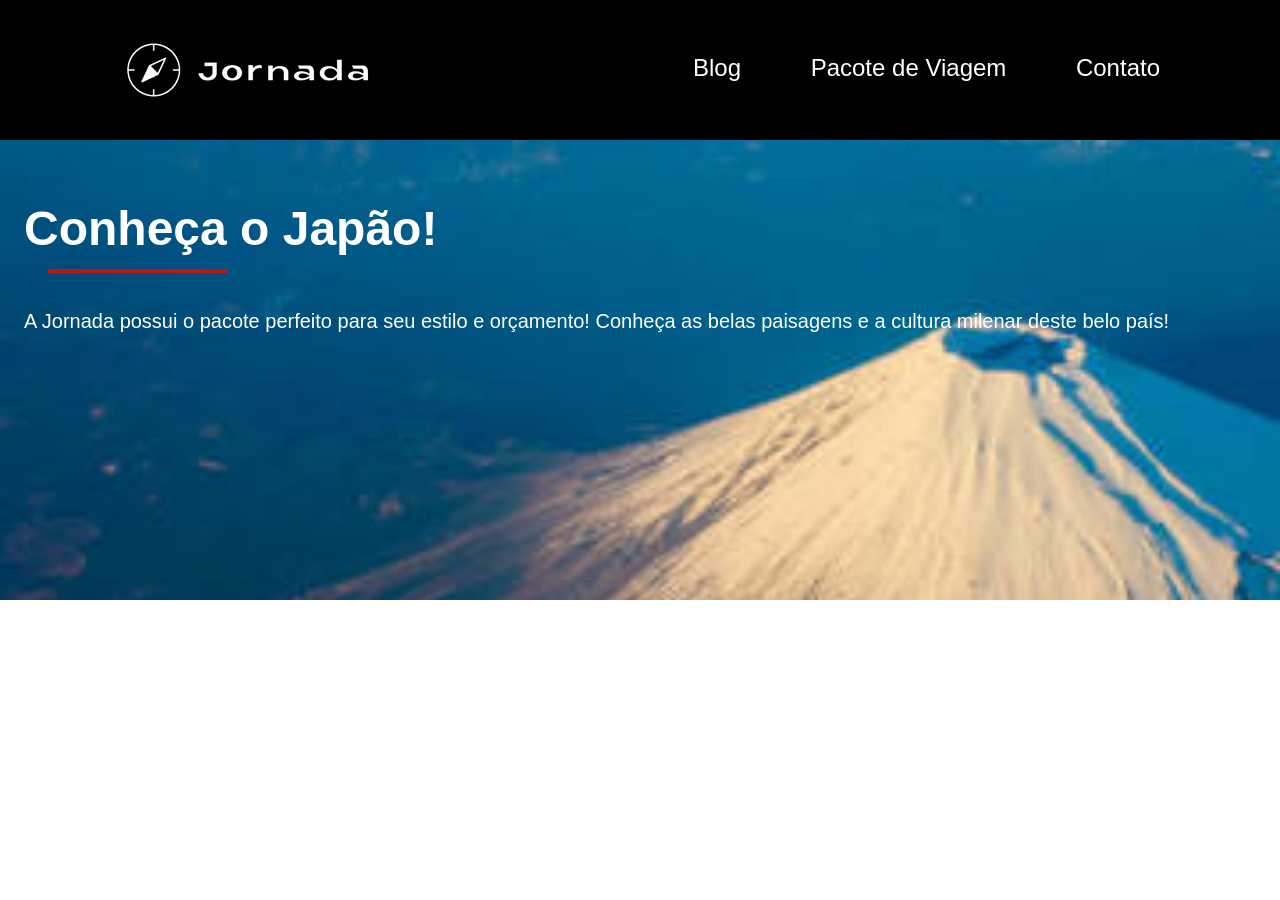
==== destiny.html @ 716f173a "Adiciona destiny-hero" ====
<!DOCTYPE html>
<html lang="pt-BR">
<head>
    <meta charset="UTF-8">
    <meta name="viewport" content="width=device-width, initial-scale=1.0">
    <meta name="description" content="A Jornada possui o pacote perfeito para seu estilo e orçamento!">
    <meta name="og:title" content="Pacotes de Viagens | Jornada Viagens">
    <meta name="og:description" content="A Jornada possui o pacote perfeito para seu estilo e orçamento!">
    <meta name="og:image" content="https://voitille.github.io/jornada-viagens/img/footer.png">
    <meta name="og:type" content="website">
    <meta name="og:url" content="https://voitille.github.io/jornada-viagens/destiny.html">
    <link rel="icon" href="img/favico.svg" type="image/svg+xml">
    <link rel="stylesheet" href="./css/style.css" />
    <title>Pacotes de Viagens | Jornada Viagens</title>
</head>
<body>
    <header class="main-header">
      <a class="logo" href="index.html" title="Voltar para a página inicial">
        <img
          class="img-mobile"
          src="img/bussola-jornada-branca.png"
          alt="Bussola do logo Jornada Viagens na cor branca"
        />
        <img
          class="img-desktop"
          src="img/bussola-texto-jornada-branca.png"
          alt="Logo Jornada Viagens na cor branca"
        />
      </a>
      <div class="navigation-menu">
        <label for="menu">
          <img src="img/menu.png" alt="menu" />
        </label>
        <input type="checkbox" id="menu" hidden />
        <nav>
          <ul class="list-links">
            <li>
              <a href="blog.html" targe="_blank" title="Acessar Blog">Blog</a>
            </li>
            <li>
              <a
                href="destiny.html"
                targe="_blank"
                title="Acessar pacote de viagem"
                >Pacote de Viagem
              </a>
            </li>
            <li>
              <a href="contato.html" targe="_blank" title="Acessar contato"
                >Contato</a
              >
            </li>
          </ul>
        </nav>
      </div>
    </header>
    <section class="destiny-hero">
        <div class="hero-img">
        <div class="destiny-text-content">
        <h1>Conheça o Japão!</h1>
        <hr />
        <h2>
        A Jornada possui o pacote perfeito para seu estilo e orçamento! Conheça as belas paisagens e a  cultura milenar deste belo país!
        </h2>
        </div>
        </div>
    </section>
</body>
</html>
---- css/style.css ----
@import url("global.css");
@import url("header.css");
@import url("hero.css");
@import url("offers.css");
@import url("categories.css");
@import url("destinations.css");
@import url("payments.css");
@import url("testimonials.css");
@import url("footer.css");
@import url(destiny-hero.css);
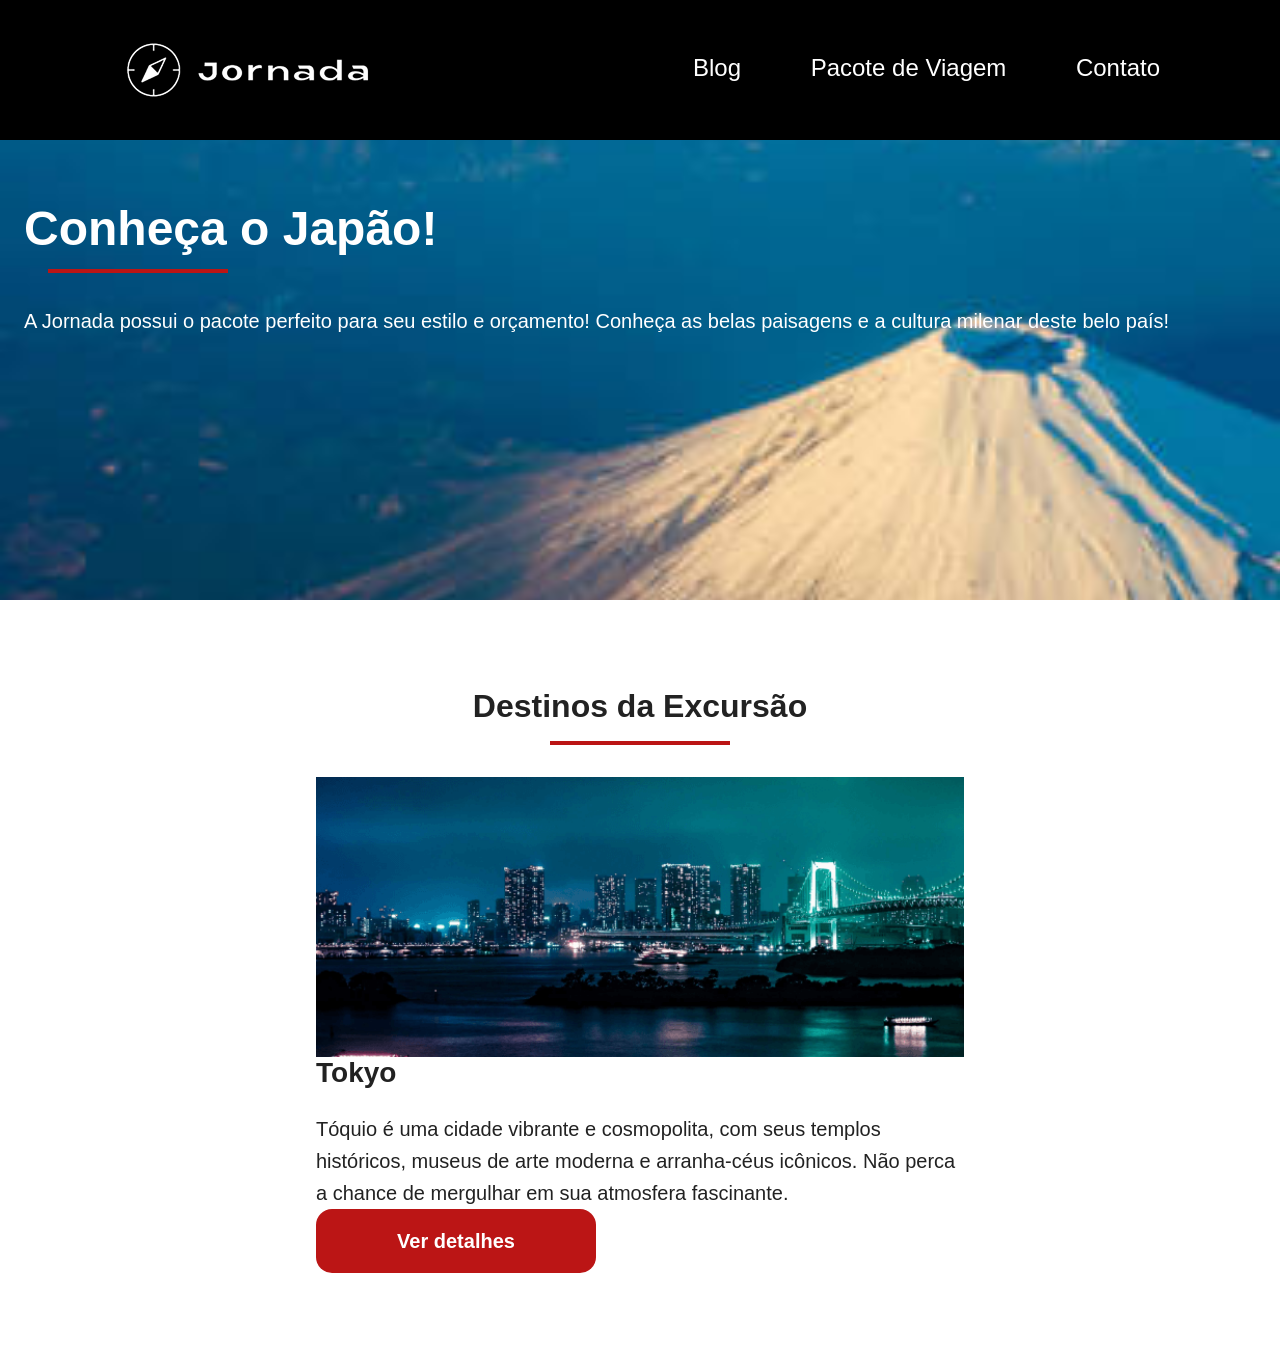
==== commit 11183597: "Adiciona trip destinations" ====
--- a/destiny.html
+++ b/destiny.html
@@ -65,5 +65,33 @@
         </div>
         </div>
     </section>
+    <section class="trip-destinations">
+      <div class="section-title">
+        <h2>Destinos da Excursão</h2>
+        <hr />
+      </div>
+      <div class="trip-items">
+        <article class="item tokyo">
+          <header>
+            <div class="img-item"></div>
+            <h3 class="content-title">Tokyo</h3>
+          </header>
+          <p class="content-text">
+            Tóquio é uma cidade vibrante e cosmopolita, com seus templos
+            históricos, museus de arte moderna e arranha-céus icônicos. Não
+            perca a chance de mergulhar em sua atmosfera fascinante.
+          </p>
+          <footer>
+            <a
+              href="#"
+              class="button"
+              target="_blank"
+              title="Veja mais detalhes do destino Tokyo"
+              >Ver detalhes</a
+            >
+          </footer>
+        </article>
+      </div>
+    </section>
 </body>
 </html>
--- a/css/style.css
+++ b/css/style.css
@@ -7,4 +7,5 @@
 @import url("payments.css");
 @import url("testimonials.css");
 @import url("footer.css");
-@import url(destiny-hero.css);+@import url(destiny-hero.css);
+@import url(destiny-trips.css);
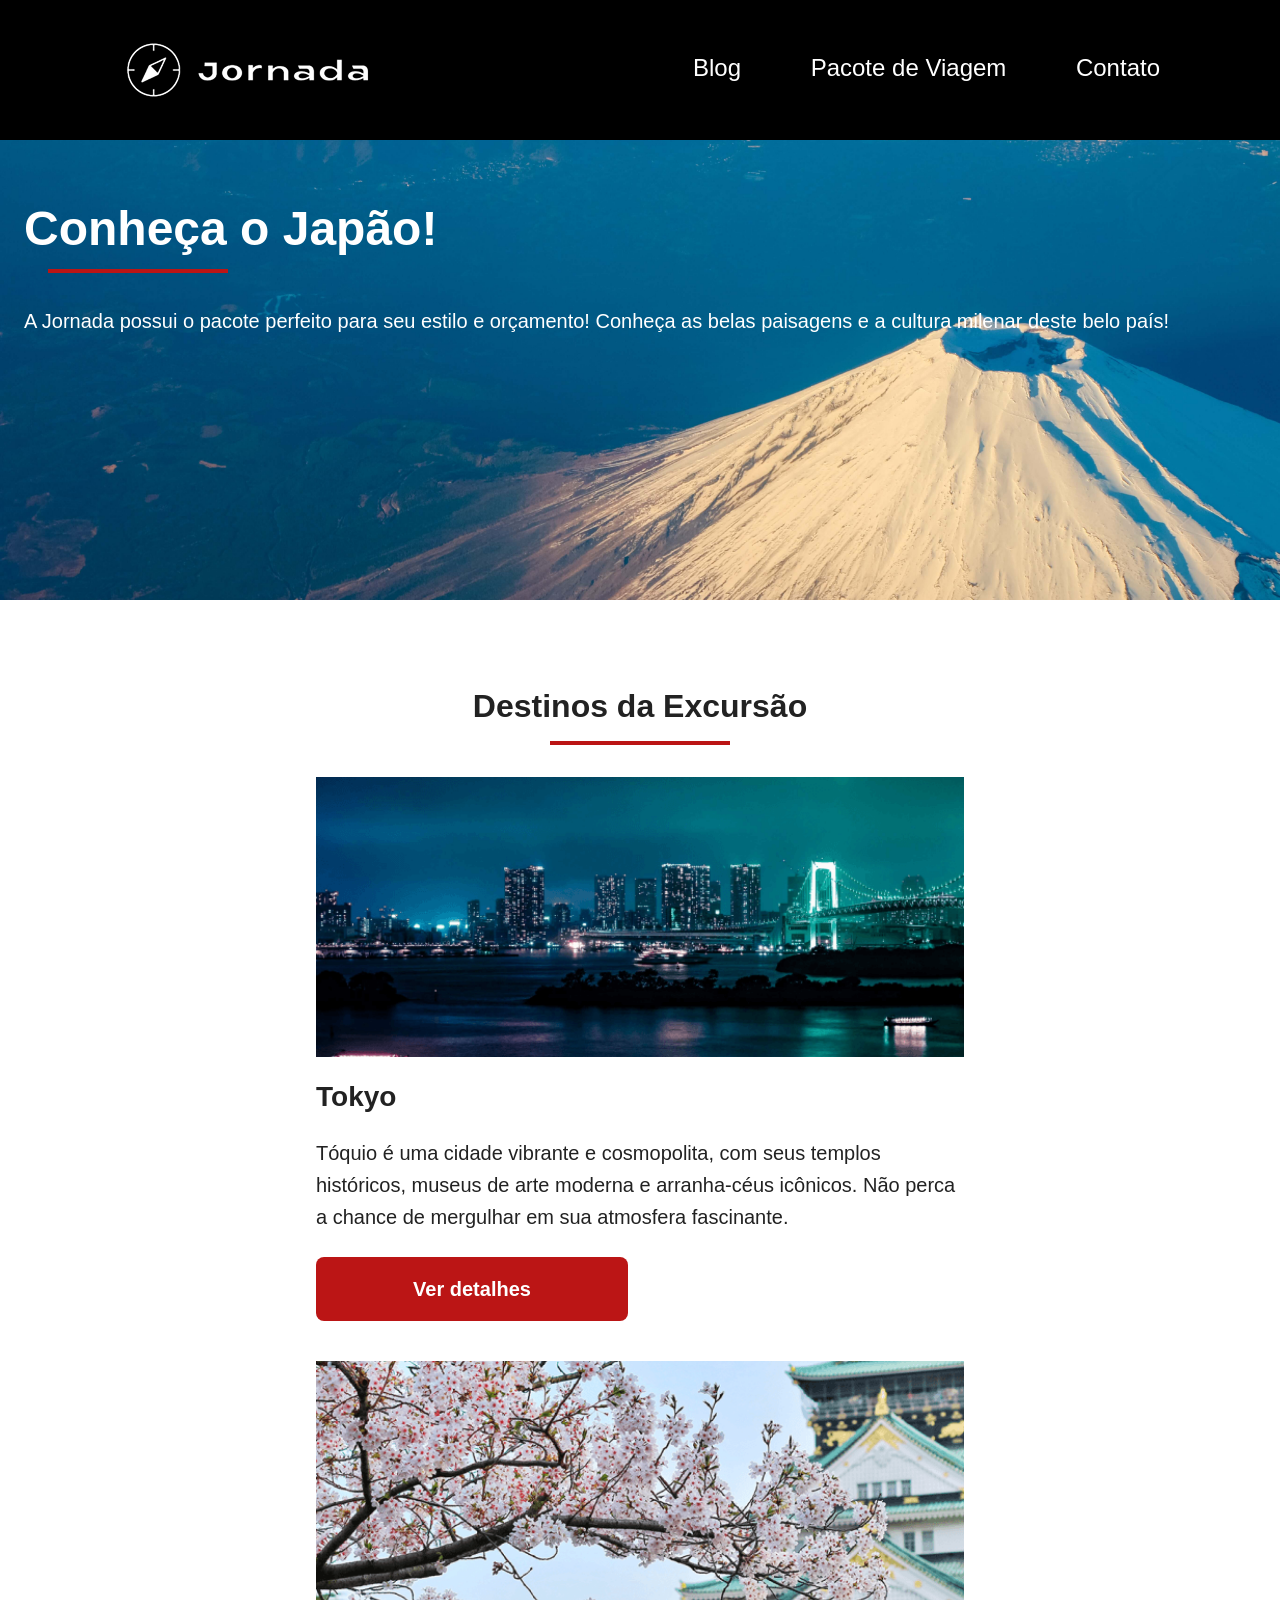
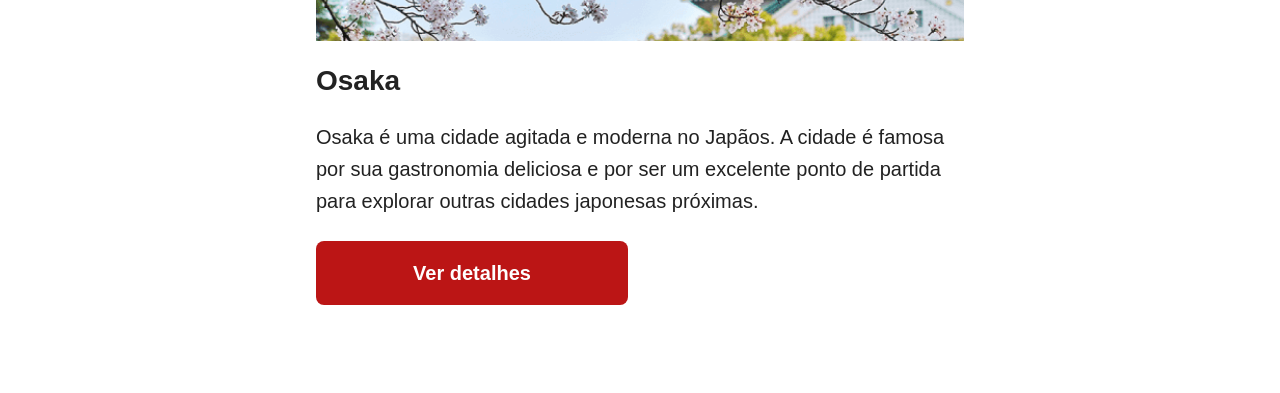
==== commit 4ef02b2f: "Complementa destinos da excursão" ====
--- a/destiny.html
+++ b/destiny.html
@@ -92,6 +92,26 @@
           </footer>
         </article>
       </div>
+      <div class="trip-items">
+        <article class="item osaka">
+          <header>
+            <div class="img-item"></div>
+            <h3 class="content-title">Osaka</h3>
+          </header>
+          <p class="content-text">
+            Osaka é uma cidade agitada e moderna no Japãos. A cidade é famosa por sua gastronomia deliciosa e por ser um excelente ponto de partida para explorar outras cidades japonesas próximas.
+          </p>
+          <footer>
+            <a
+              href="#"
+              class="button"
+              target="_blank"
+              title="Veja mais detalhes do destino Tokyo"
+              >Ver detalhes</a
+            >
+          </footer>
+        </article>
+      </div>
     </section>
 </body>
 </html>
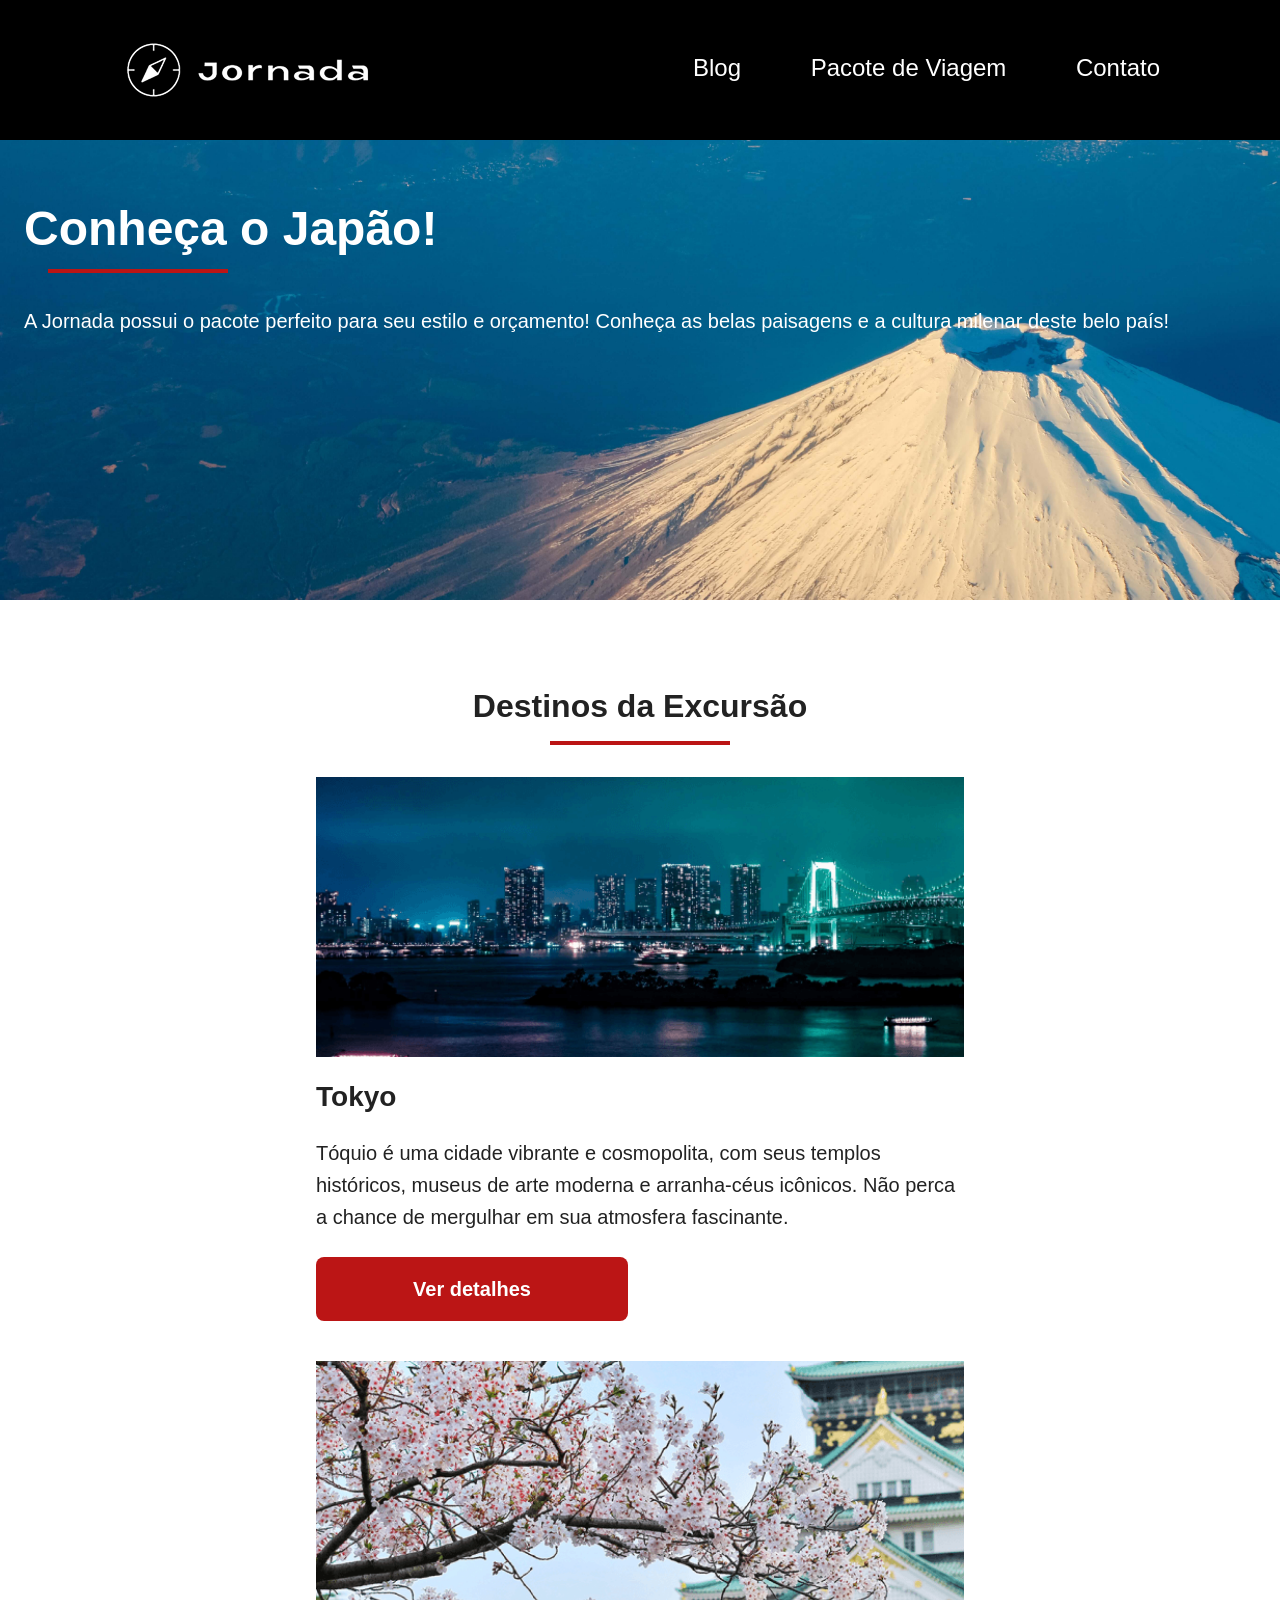
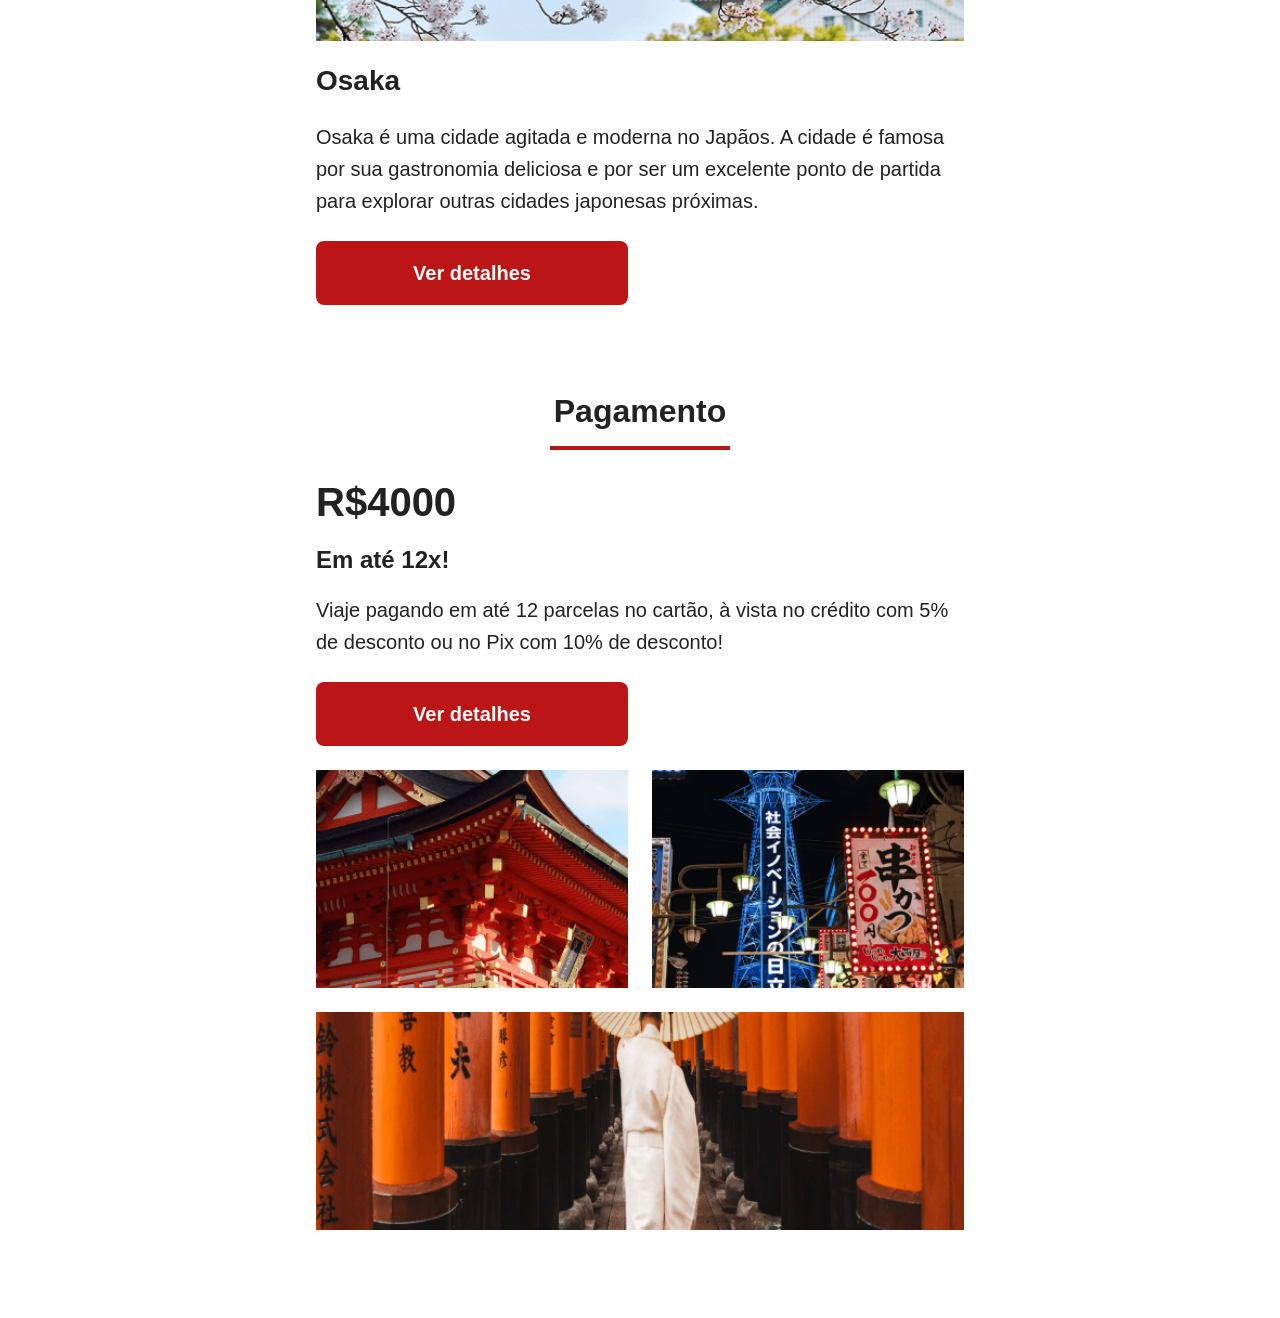
==== commit 56a602c3: "Adiciona destiny-payments" ====
--- a/destiny.html
+++ b/destiny.html
@@ -113,5 +113,34 @@
         </article>
       </div>
     </section>
+    <section class="destiny-payments">
+      <div class="section-title">
+        <h2>Pagamento</h2>
+        <hr />
+      </div>
+      <div class="content-container">
+        <div class="text-content">
+          <h1 class="content-title">R$4000</h1>
+          <h2>Em até 12x!</h2>
+          <p class="content-text">
+            Viaje pagando em até 12 parcelas no cartão, à vista no crédito com 5% de desconto ou no Pix com 10% de desconto!
+          </p>
+          <footer>
+            <a
+              href="#"
+              class="button"
+              target="_blank"
+              title="Veja mais detalhes do destino Tokyo"
+              >Ver detalhes</a
+            >
+          </footer>
+        </div>
+        <div class="image-destiny-gallery">
+          <div class="image first"></div>
+          <div class="image second"></div>
+          <div class="image third colspan-2"></div>
+        </div>
+      </div>
+    </section>
 </body>
 </html>
--- a/css/style.css
+++ b/css/style.css
@@ -8,4 +8,5 @@
 @import url("testimonials.css");
 @import url("footer.css");
 @import url(destiny-hero.css);
-@import url(destiny-trips.css);+@import url(destiny-trips.css);
+@import url(destiny-payments.css);
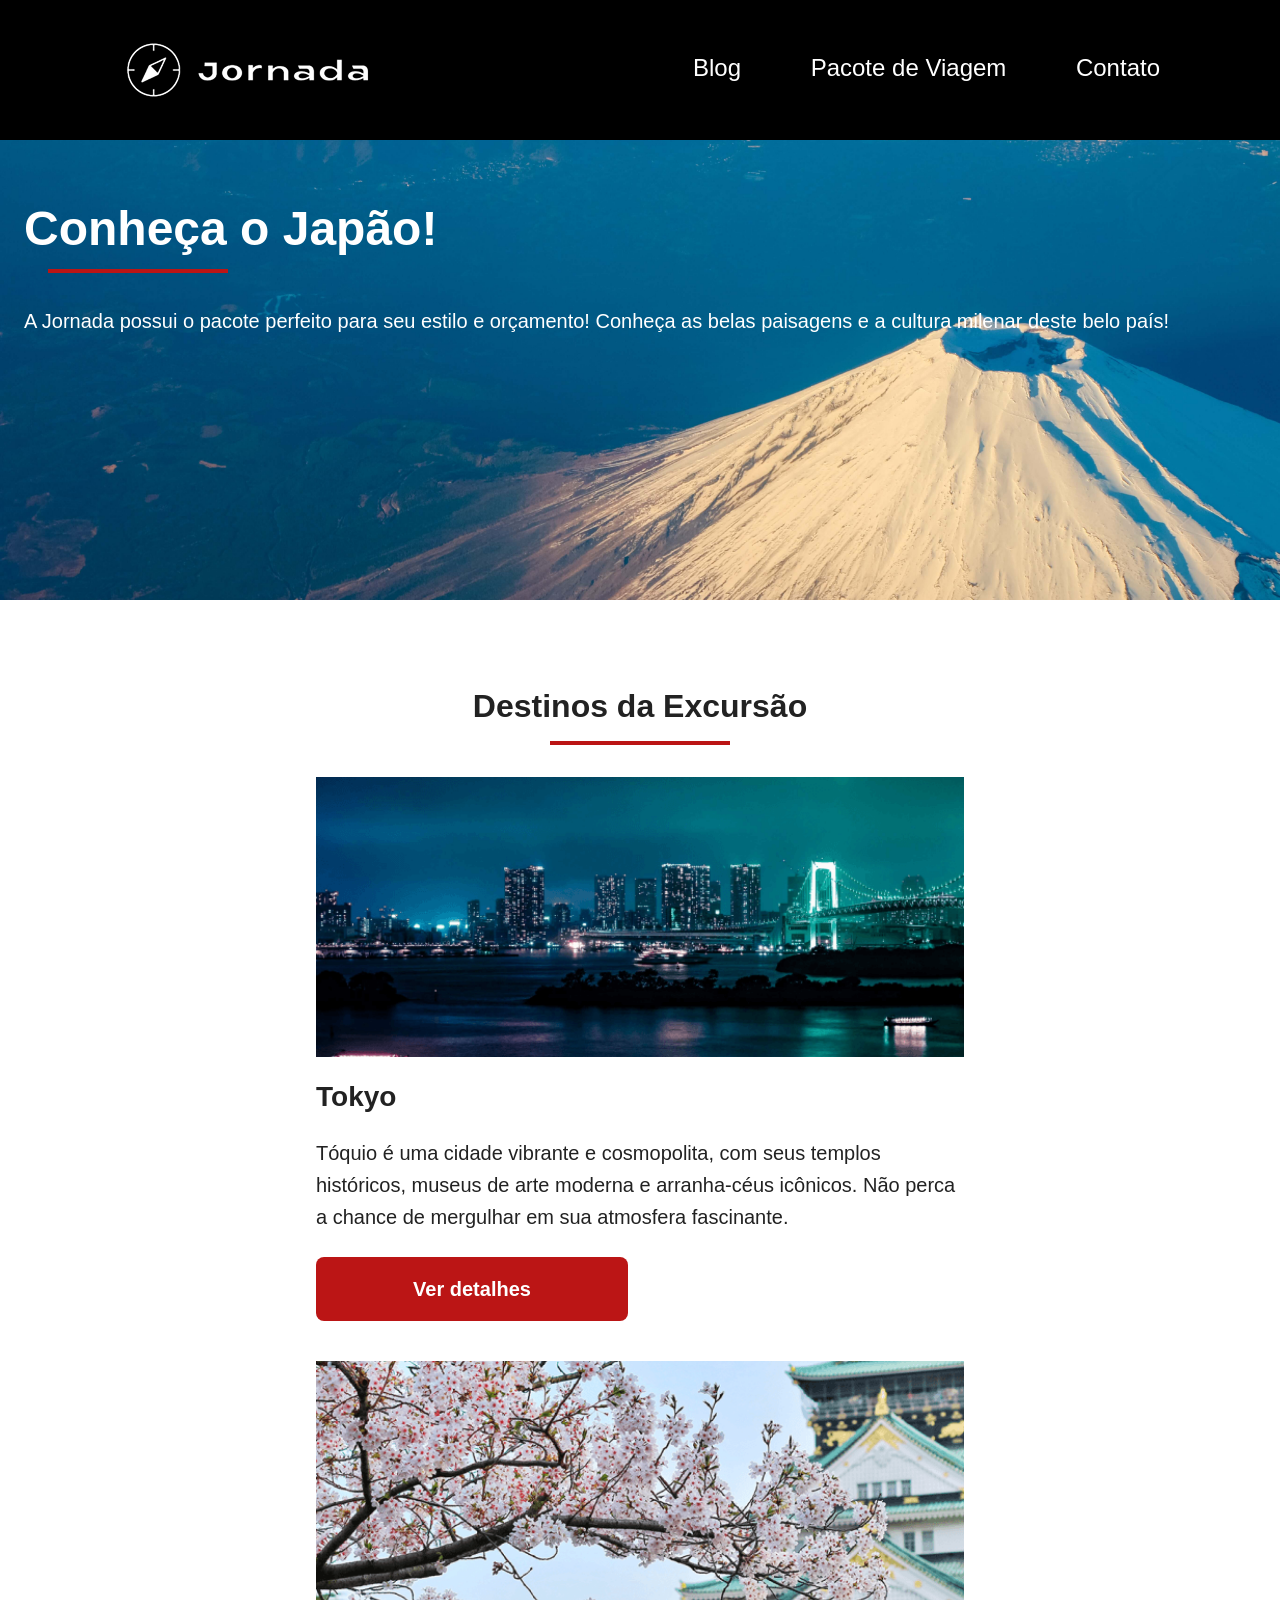
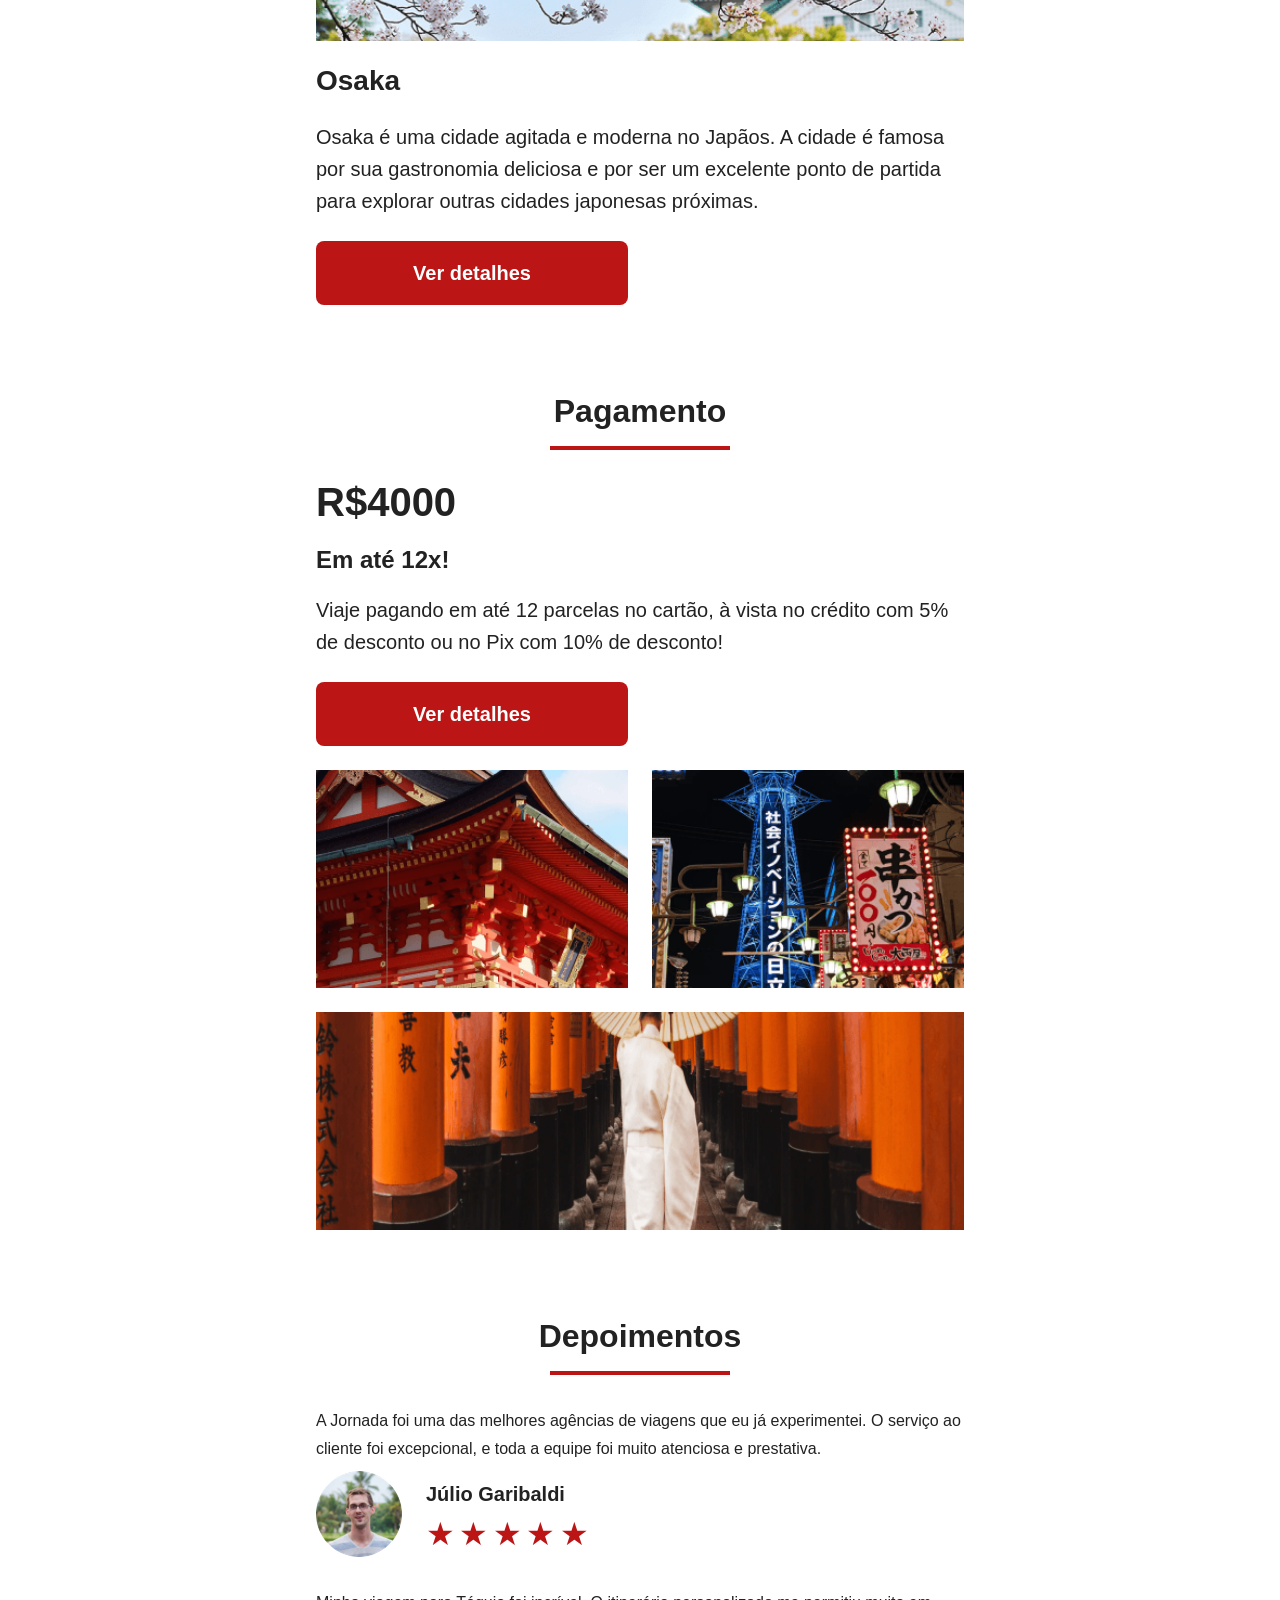
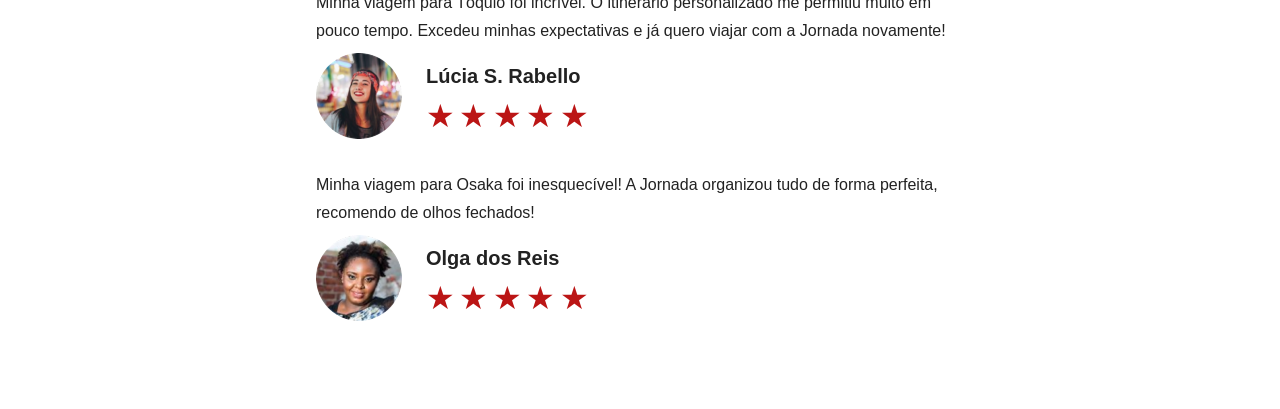
==== commit 2c6cd391: "Adiciona destiny-testimonials" ====
--- a/destiny.html
+++ b/destiny.html
@@ -142,5 +142,71 @@
         </div>
       </div>
     </section>
+     <section class="destiny-testimonials">
+      <div class="section-title">
+        <h2>Depoimentos</h2>
+        <hr />
+      </div>
+      <div class="testimonials-container">
+        <article>
+          <header>
+            <p>A Jornada foi uma das melhores agências de viagens que eu já experimentei. O serviço ao cliente foi excepcional, e toda a equipe foi muito atenciosa e prestativa.</p>
+          </header>
+          <footer>
+            <img 
+            src="img/destiny-img/avatar-julio.png" 
+            alt="imagem de perfil da cliente Júlio Garibaldi" />
+            <div class="profile-content">
+              <h3>Júlio Garibaldi</h3>
+              <div class="rating">
+                <span class="star">★</span>
+                <span class="star">★</span>
+                <span class="star">★</span>
+                <span class="star">★</span>
+                <span class="star">★</span>
+              </div>
+            </div>
+          </footer>
+        </article>
+        <article>
+          <header>
+            <p>Minha viagem para Tóquio foi incrível. O itinerário personalizado me permitiu muito em pouco tempo. Excedeu minhas expectativas e já quero viajar com a Jornada novamente!</p>
+          </header>
+          <footer>
+            <img 
+            src="img/destiny-img/avatar-lucia.png" 
+            alt="imagem de perfil da cliente Lúcia S. Rabello" />
+            <div class="profile-content">
+              <h3>Lúcia S. Rabello</h3>
+              <div class="rating">
+                <span class="star">★</span>
+                <span class="star">★</span>
+                <span class="star">★</span>
+                <span class="star">★</span>
+                <span class="star">★</span>
+              </div>
+          </footer>
+        </article>
+        <article>
+          <header>
+            <p>Minha viagem para Osaka foi inesquecível! A Jornada organizou tudo de forma perfeita, recomendo de olhos fechados!</p>
+          </header>
+          <footer>
+            <img 
+            src="img/destiny-img/avatar-olga.png" 
+            alt="imagem de perfil da cliente Olga dos Reis" />
+            <div class="profile-content">
+              <h3>Olga dos Reis</h3>
+              <div class="rating">
+                <span class="star">★</span>
+                <span class="star">★</span>
+                <span class="star">★</span>
+                <span class="star">★</span>
+                <span class="star">★</span>
+              </div>
+          </footer>
+        </article>
+      </div>
+    </section>
 </body>
 </html>
--- a/css/style.css
+++ b/css/style.css
@@ -9,4 +9,5 @@
 @import url("footer.css");
 @import url(destiny-hero.css);
 @import url(destiny-trips.css);
-@import url(destiny-payments.css);+@import url(destiny-payments.css);
+@import url(destiny-testimonials.css);
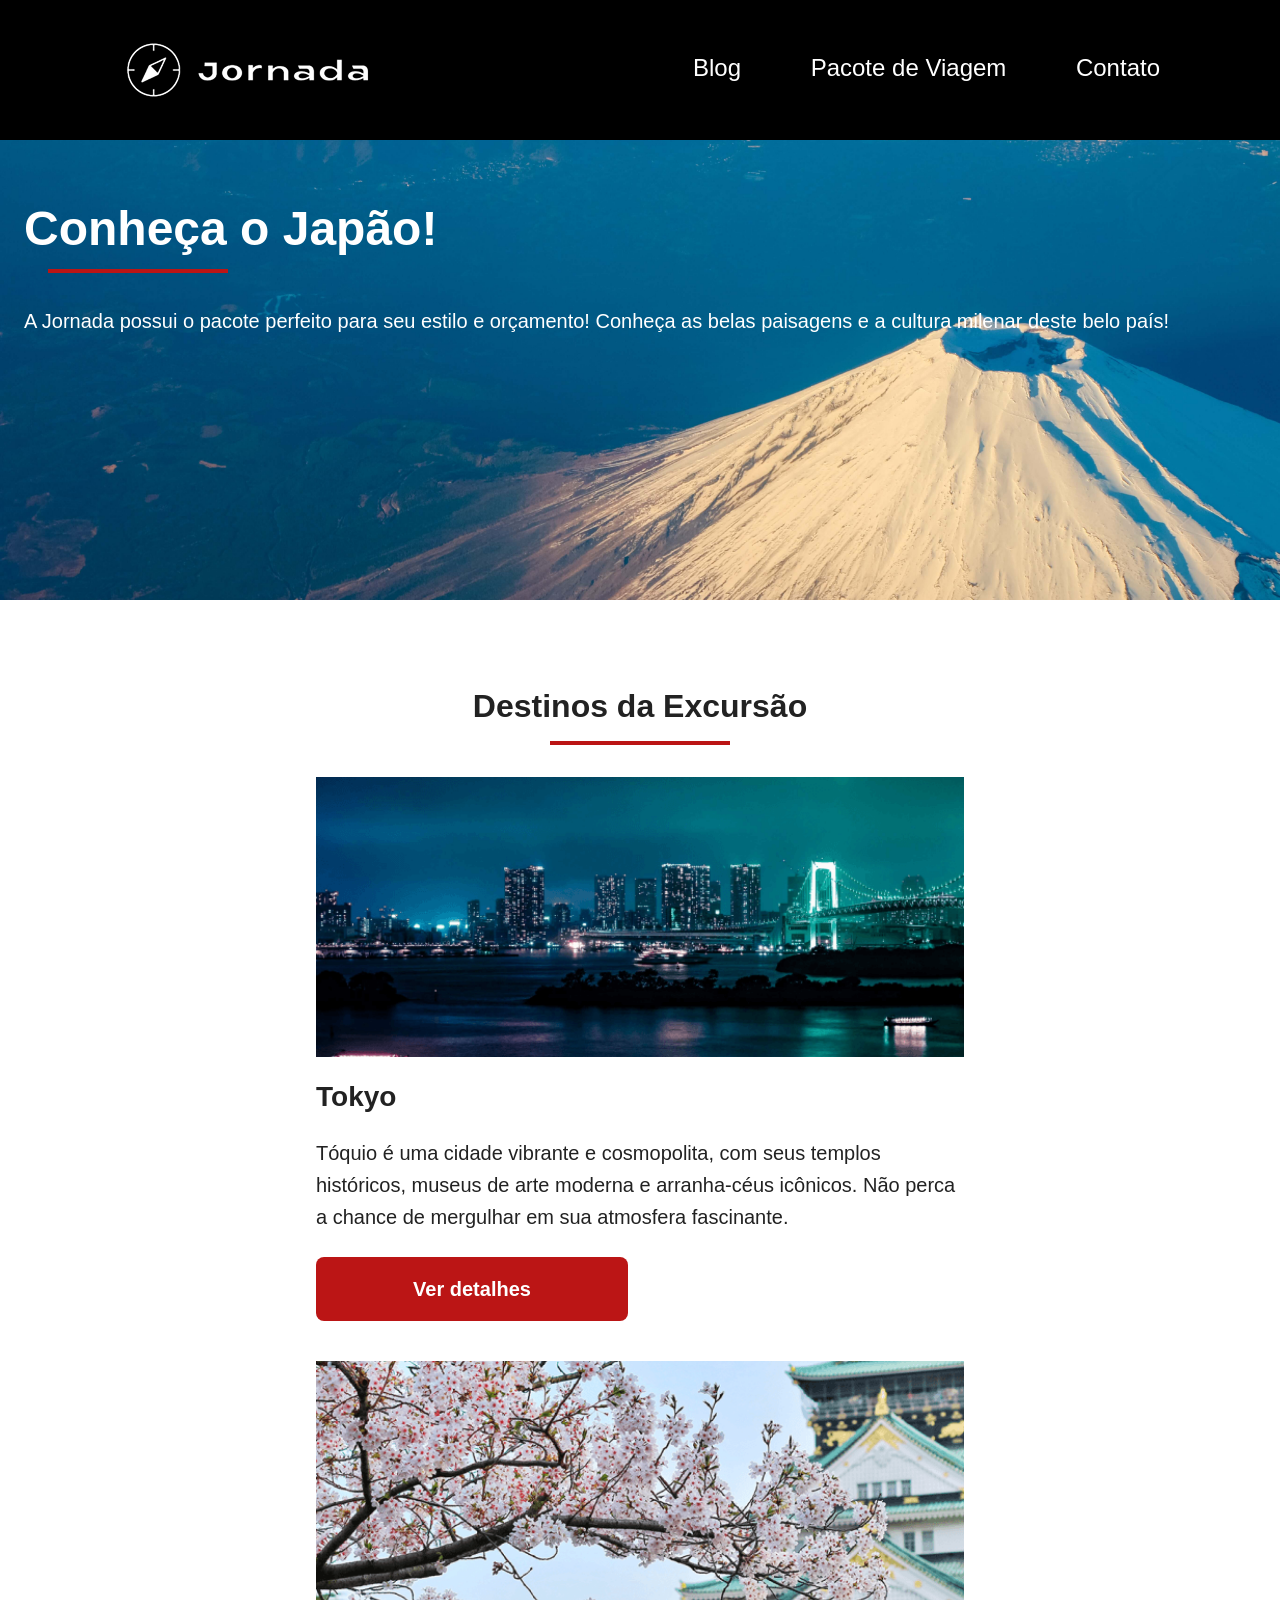
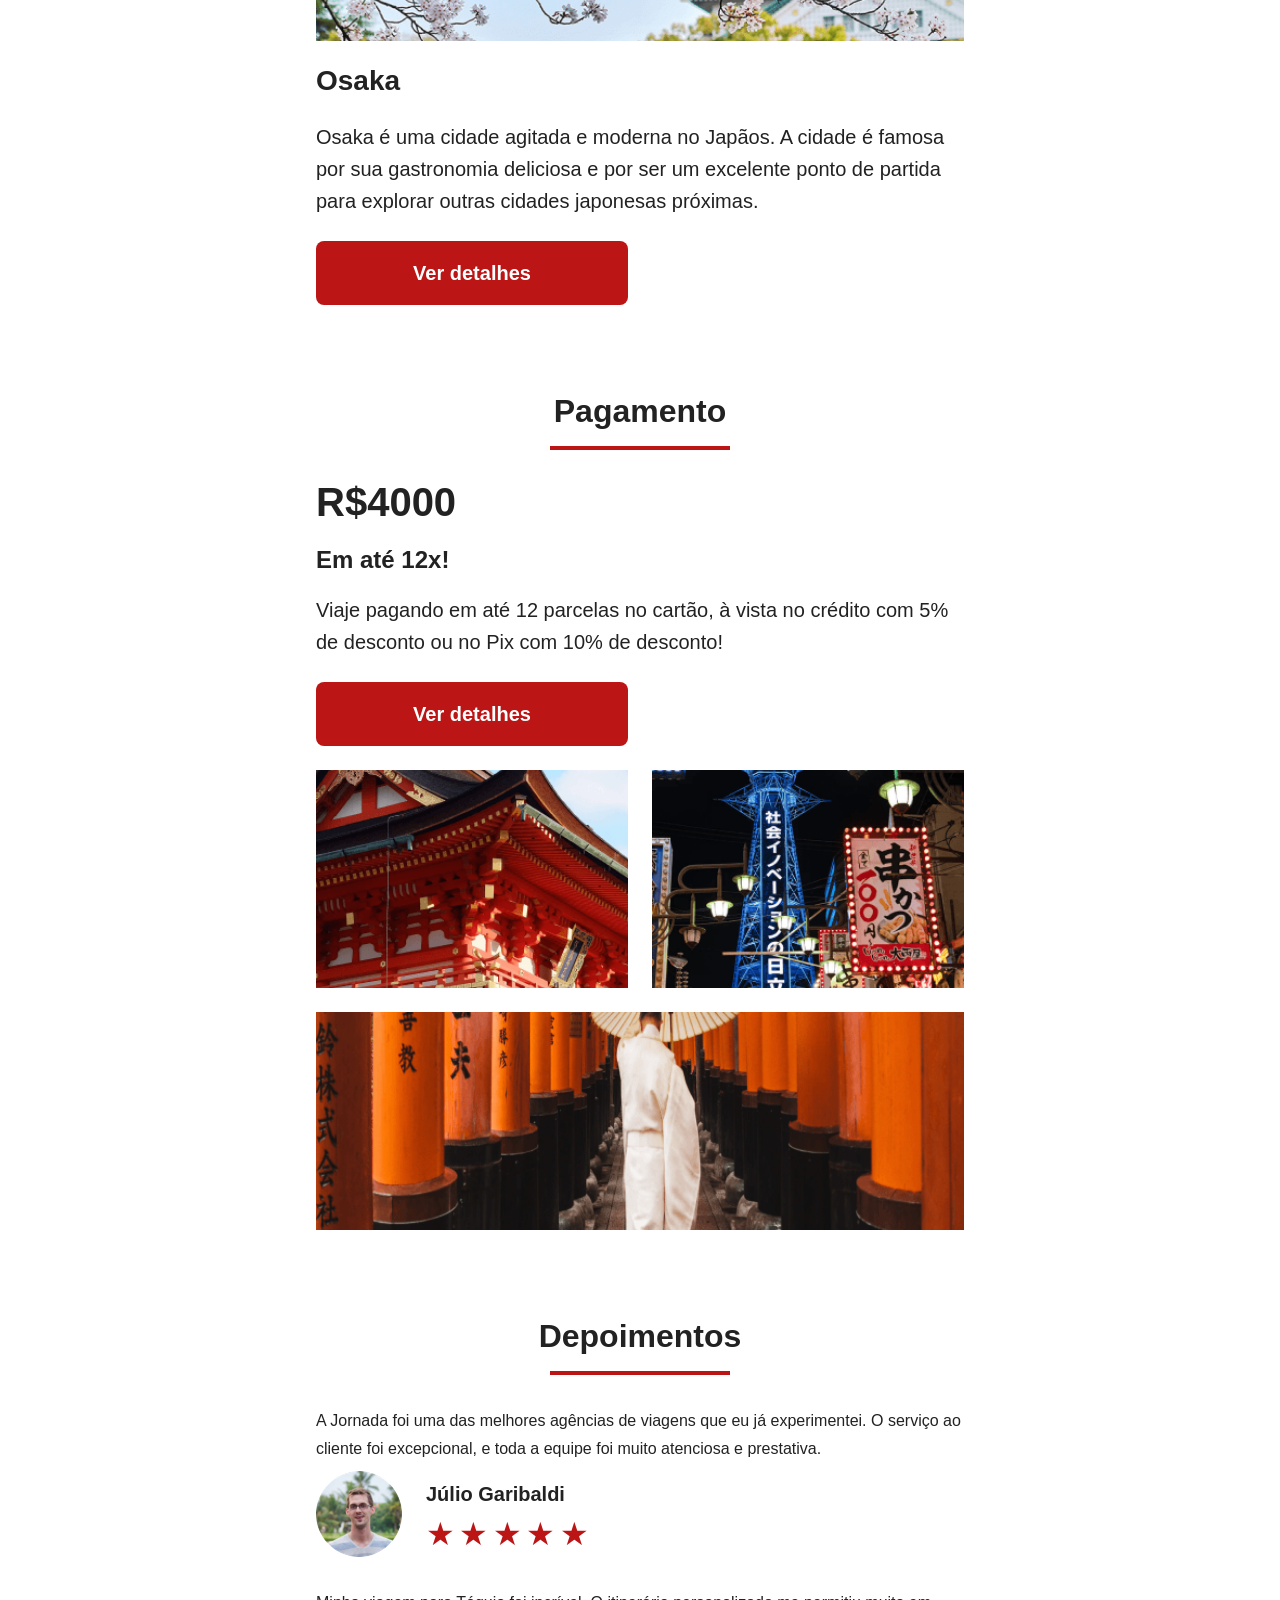
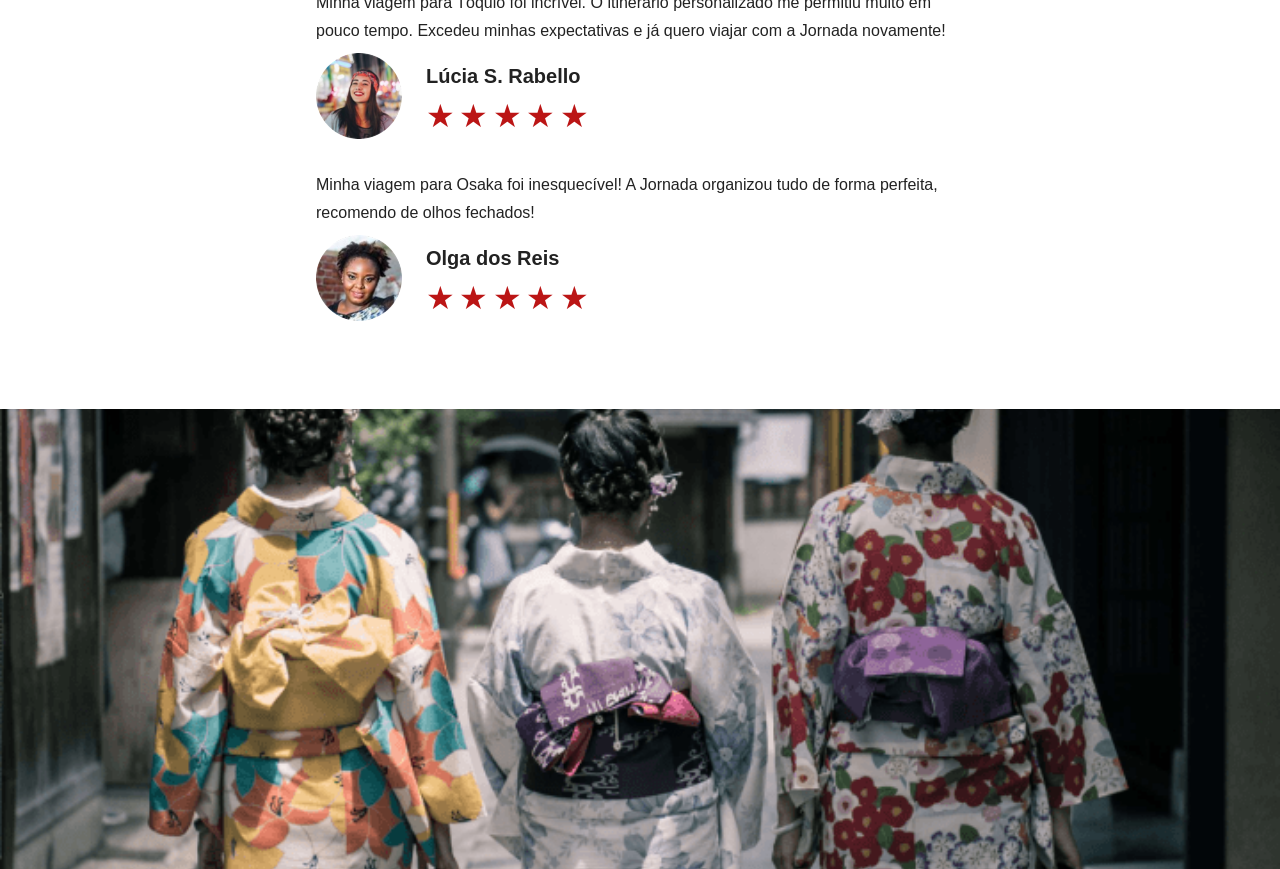
==== commit de57bb88: "Adiciona bottom-destiny-hero" ====
--- a/destiny.html
+++ b/destiny.html
@@ -208,5 +208,8 @@
         </article>
       </div>
     </section>
+    <section class="bottom-destiny-hero">
+      <div class="hero-img"></div>
+    </section>
 </body>
 </html>
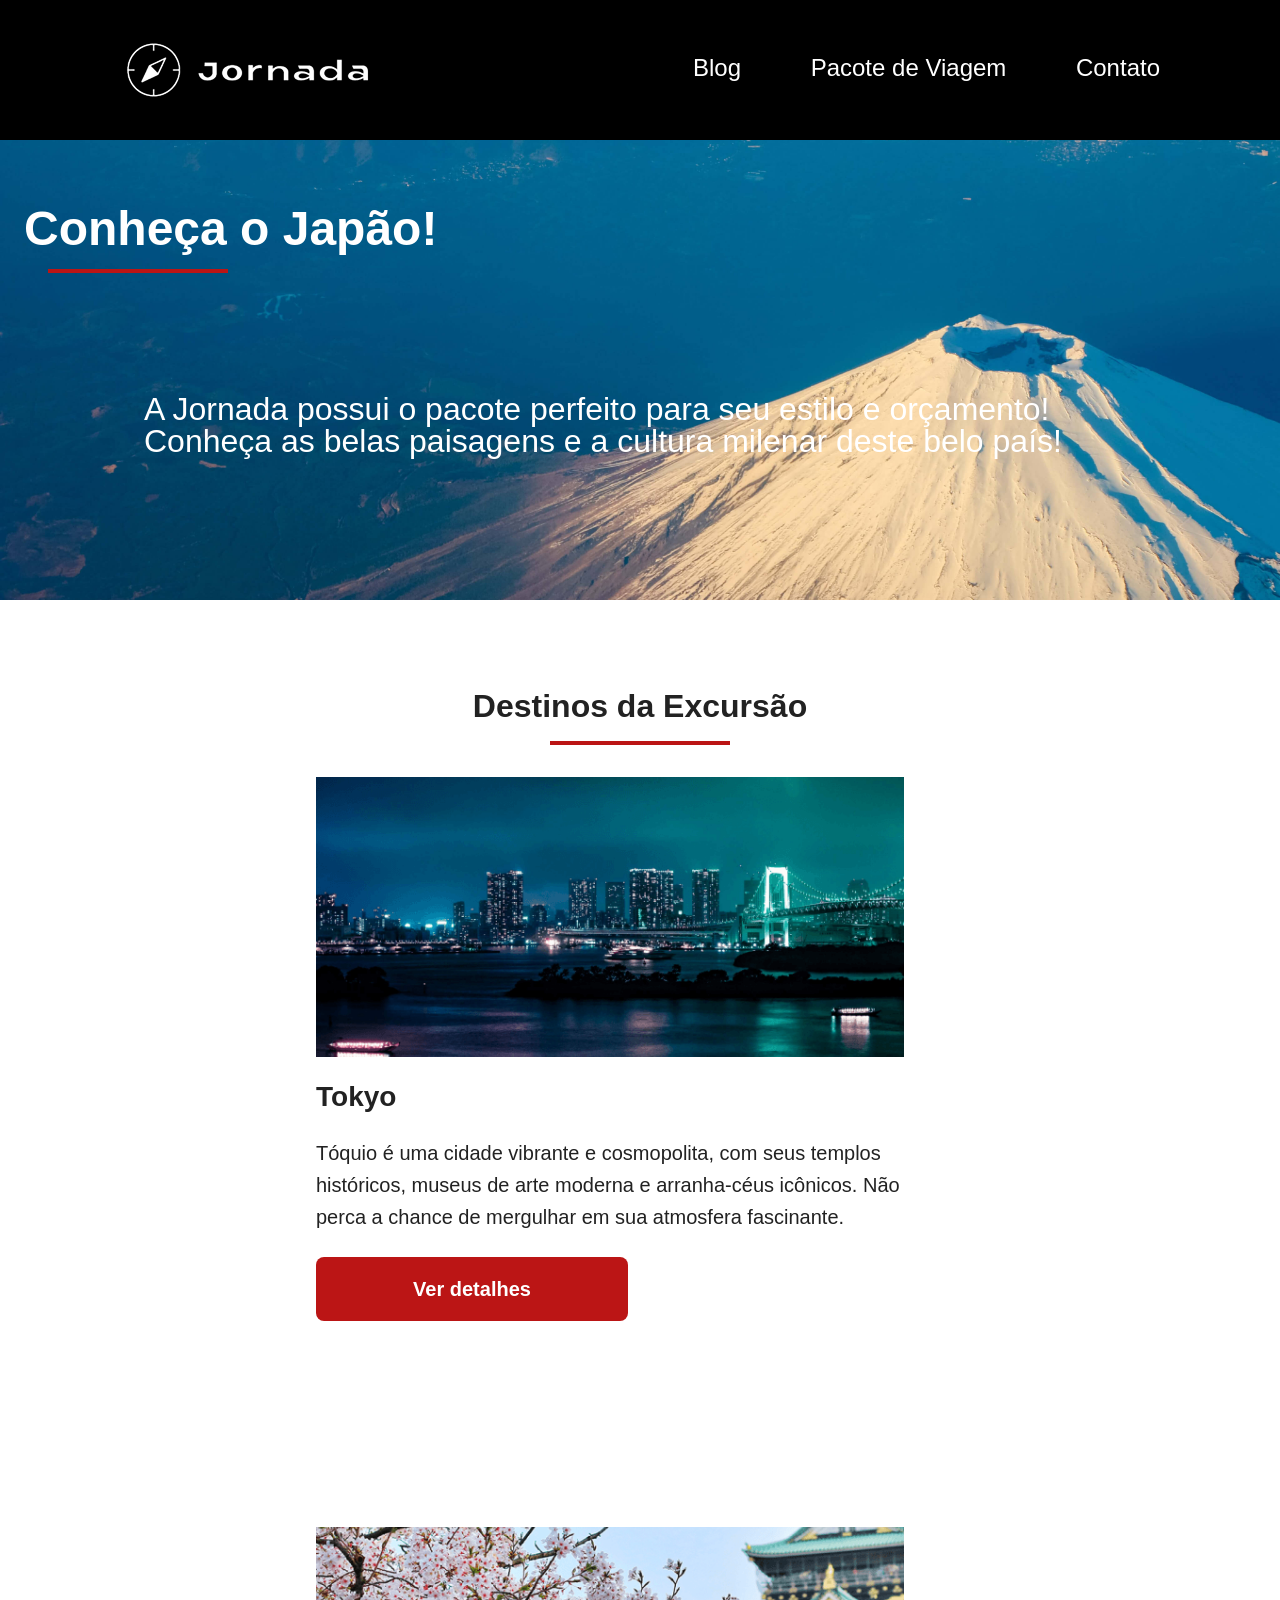
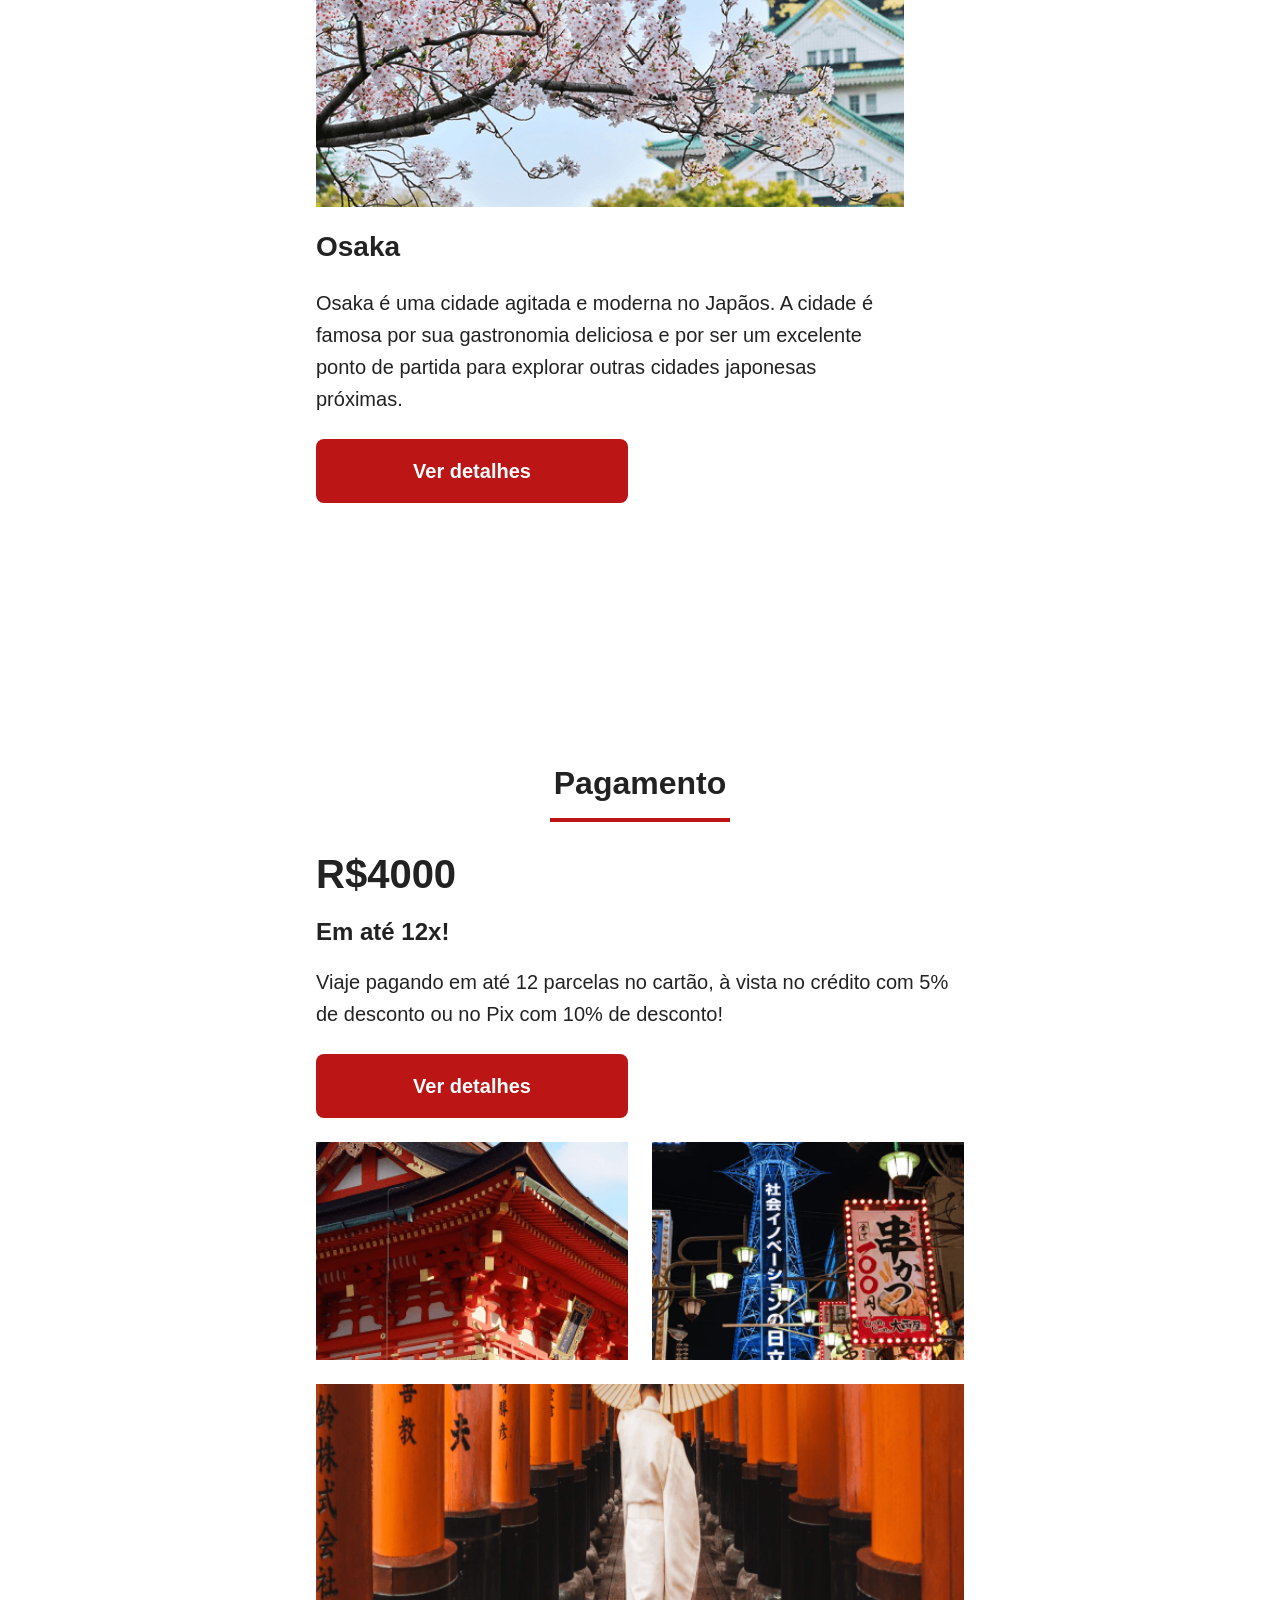
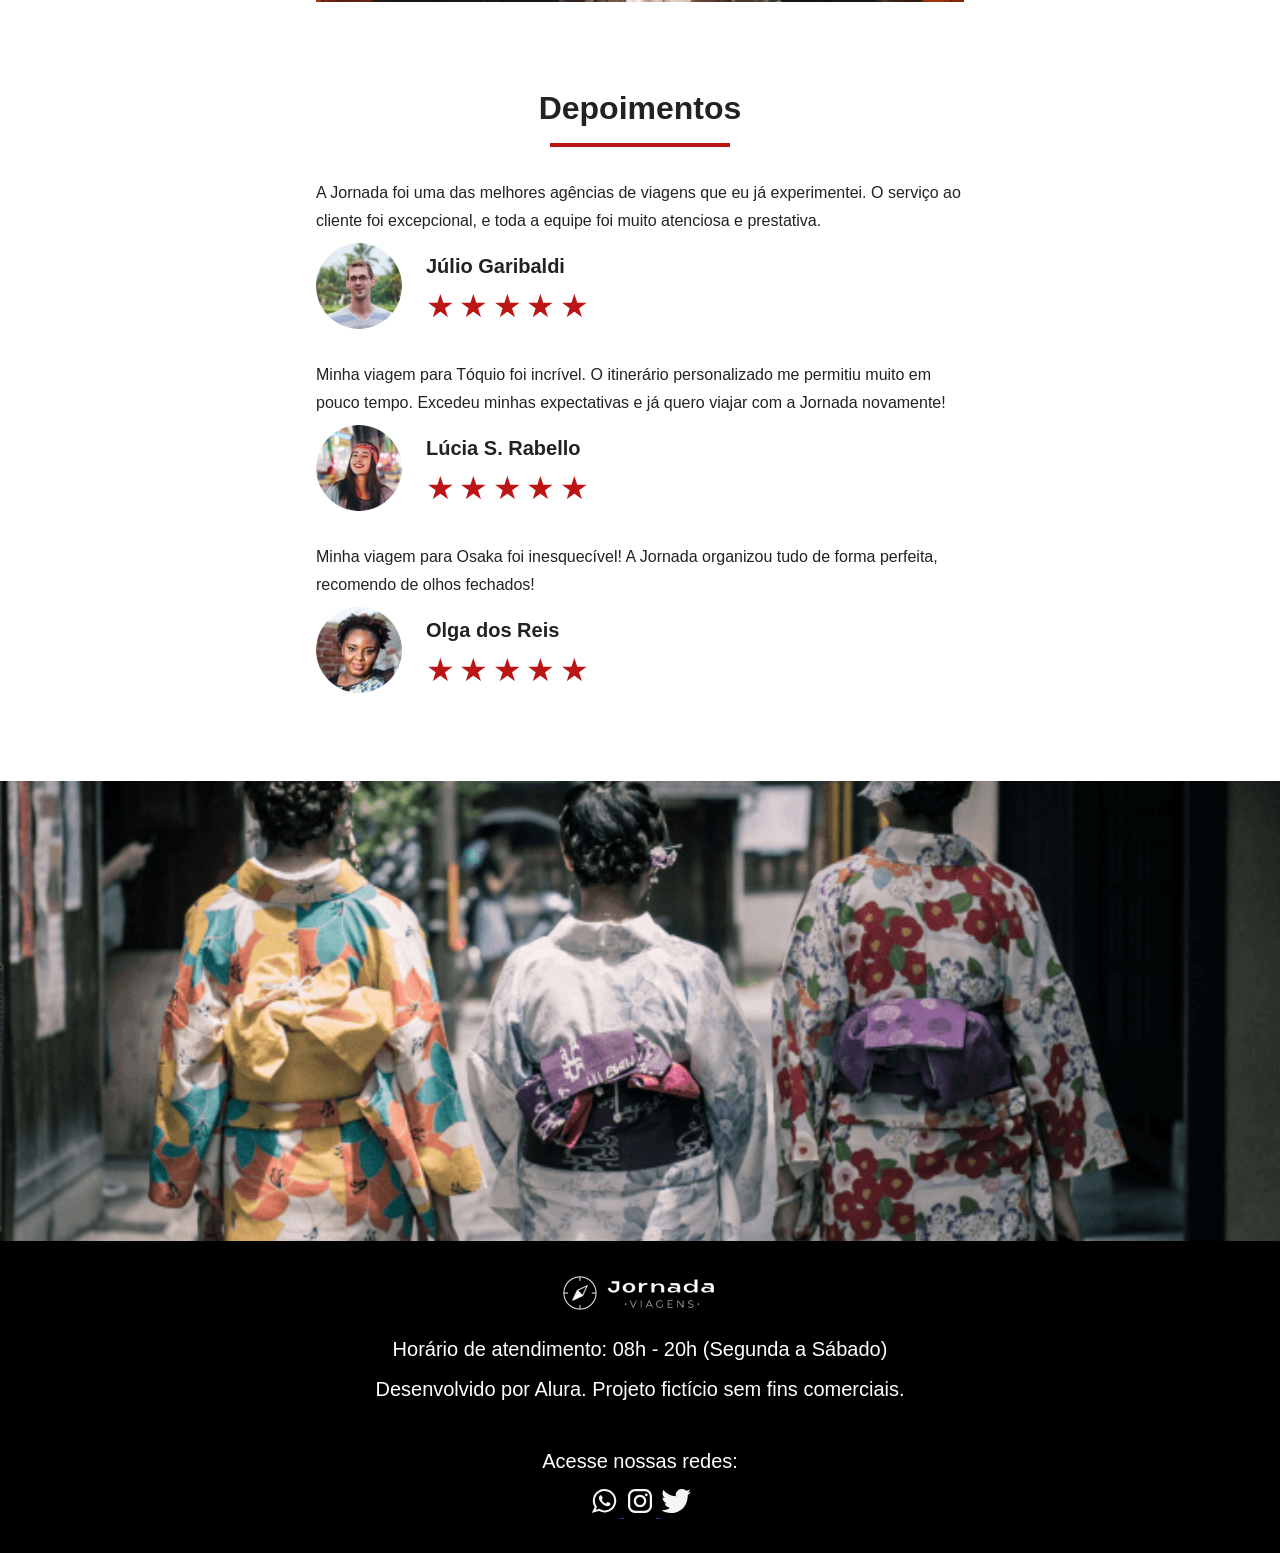
==== commit a1ca4017: "Inclui formatação para tablet e desktop - a continuar" ====
--- a/destiny.html
+++ b/destiny.html
@@ -211,5 +211,30 @@
     <section class="bottom-destiny-hero">
       <div class="hero-img"></div>
     </section>
+     <footer class="main-footer">  
+    <div class="footer-content">
+          <img src="img/logo-jornada-viagens-branca.png" alt="Logo completo Jornada Viagens na cor branca" />
+          <p>Horário de atendimento: 08h - 20h (Segunda a Sábado)</p>
+          <p>Desenvolvido por Alura. Projeto fictício sem fins comerciais.</p>
+        </div>
+          <div class="footer-social">
+          <p>Acesse nossas redes:</p>
+            <a href="" target="_blank"  title="Acesse o whatsapp do Jornada Viagens">
+            <img 
+            src="img/whatsapp.svg" 
+            alt="Icone do whatsapp na cor branca" />
+            </a>
+            <a href="" target="_blank" title="Acesse o instagram do Jornada Viagens">
+              <img
+            src="img/Instagram.svg" 
+            alt="Icone do instagram na cor branca" />
+          </a>
+          <a href="" target="_blank" title="Acesse o twitter do Jornada Viagens">
+            <img 
+            src="img/Twiter.svg" 
+            alt="Icone do twiter na cor branca" />
+            </a>
+        </div>
+    </footer>
 </body>
 </html>
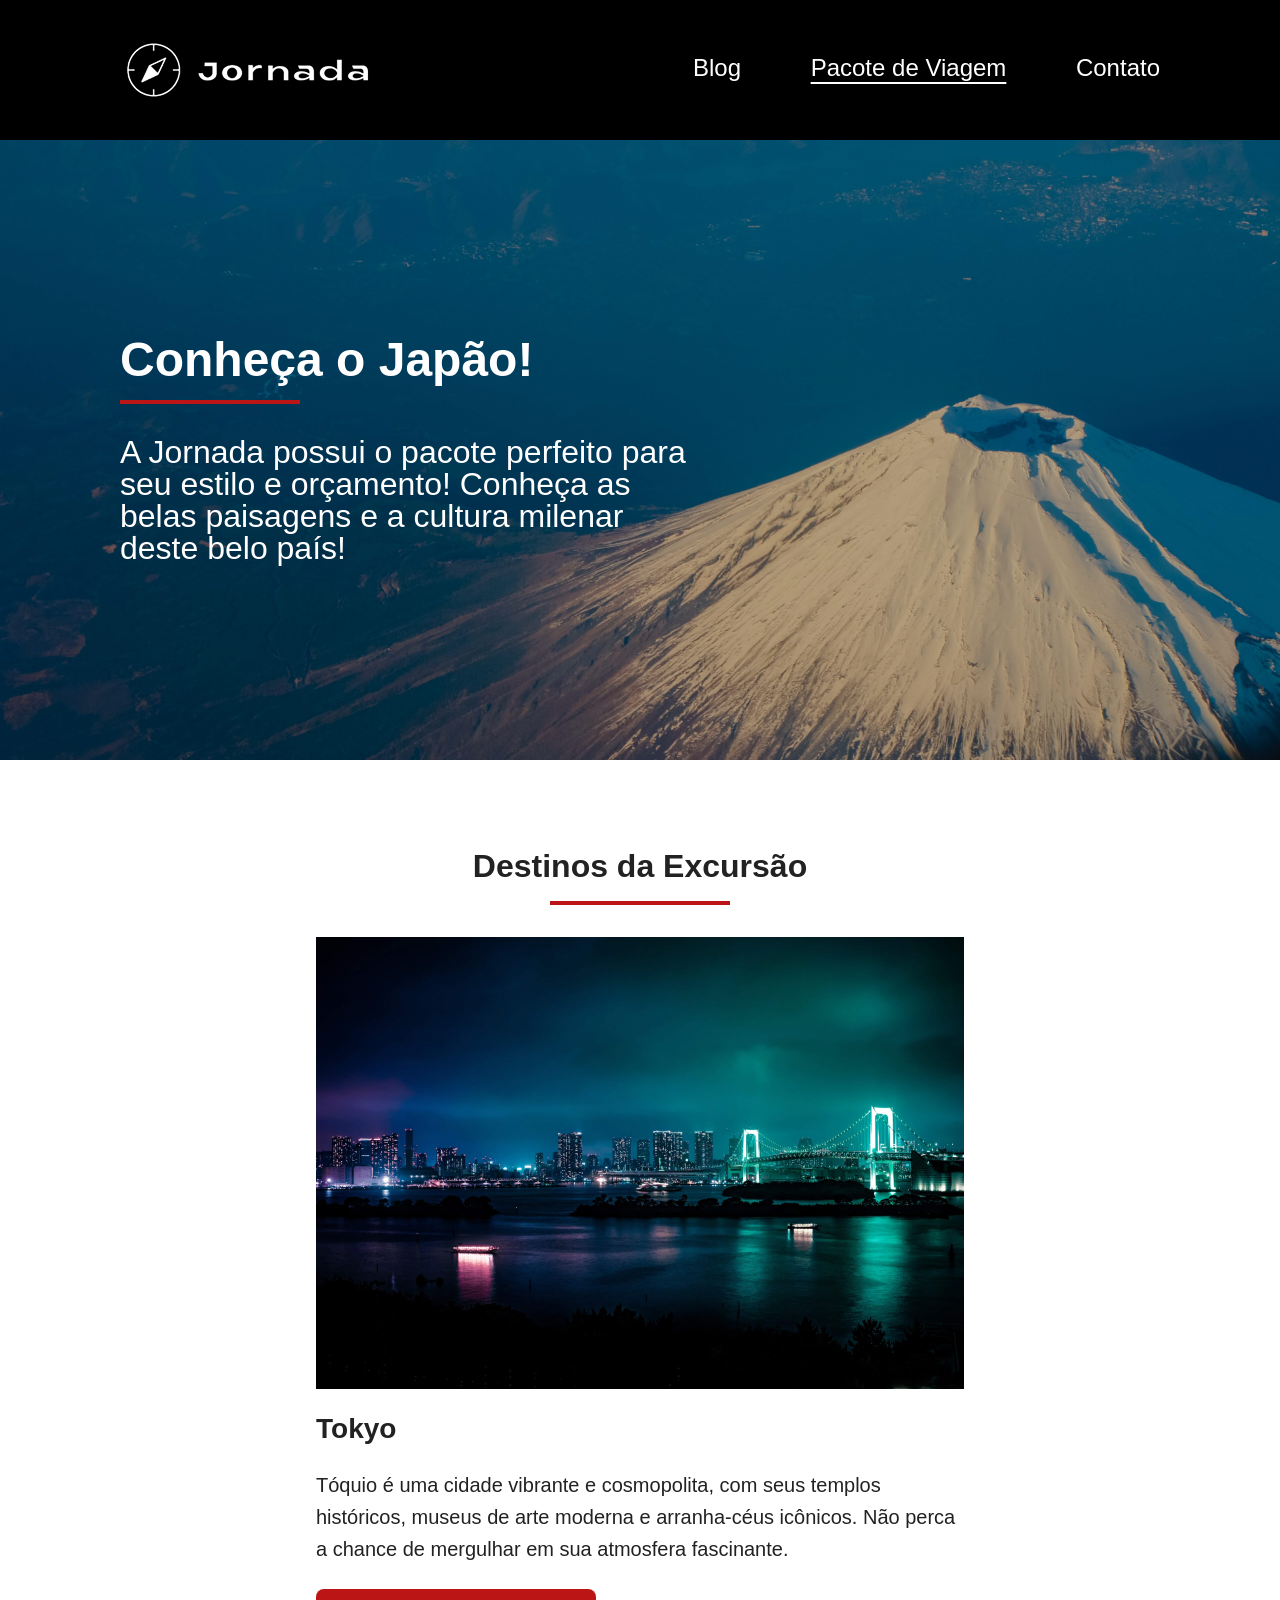
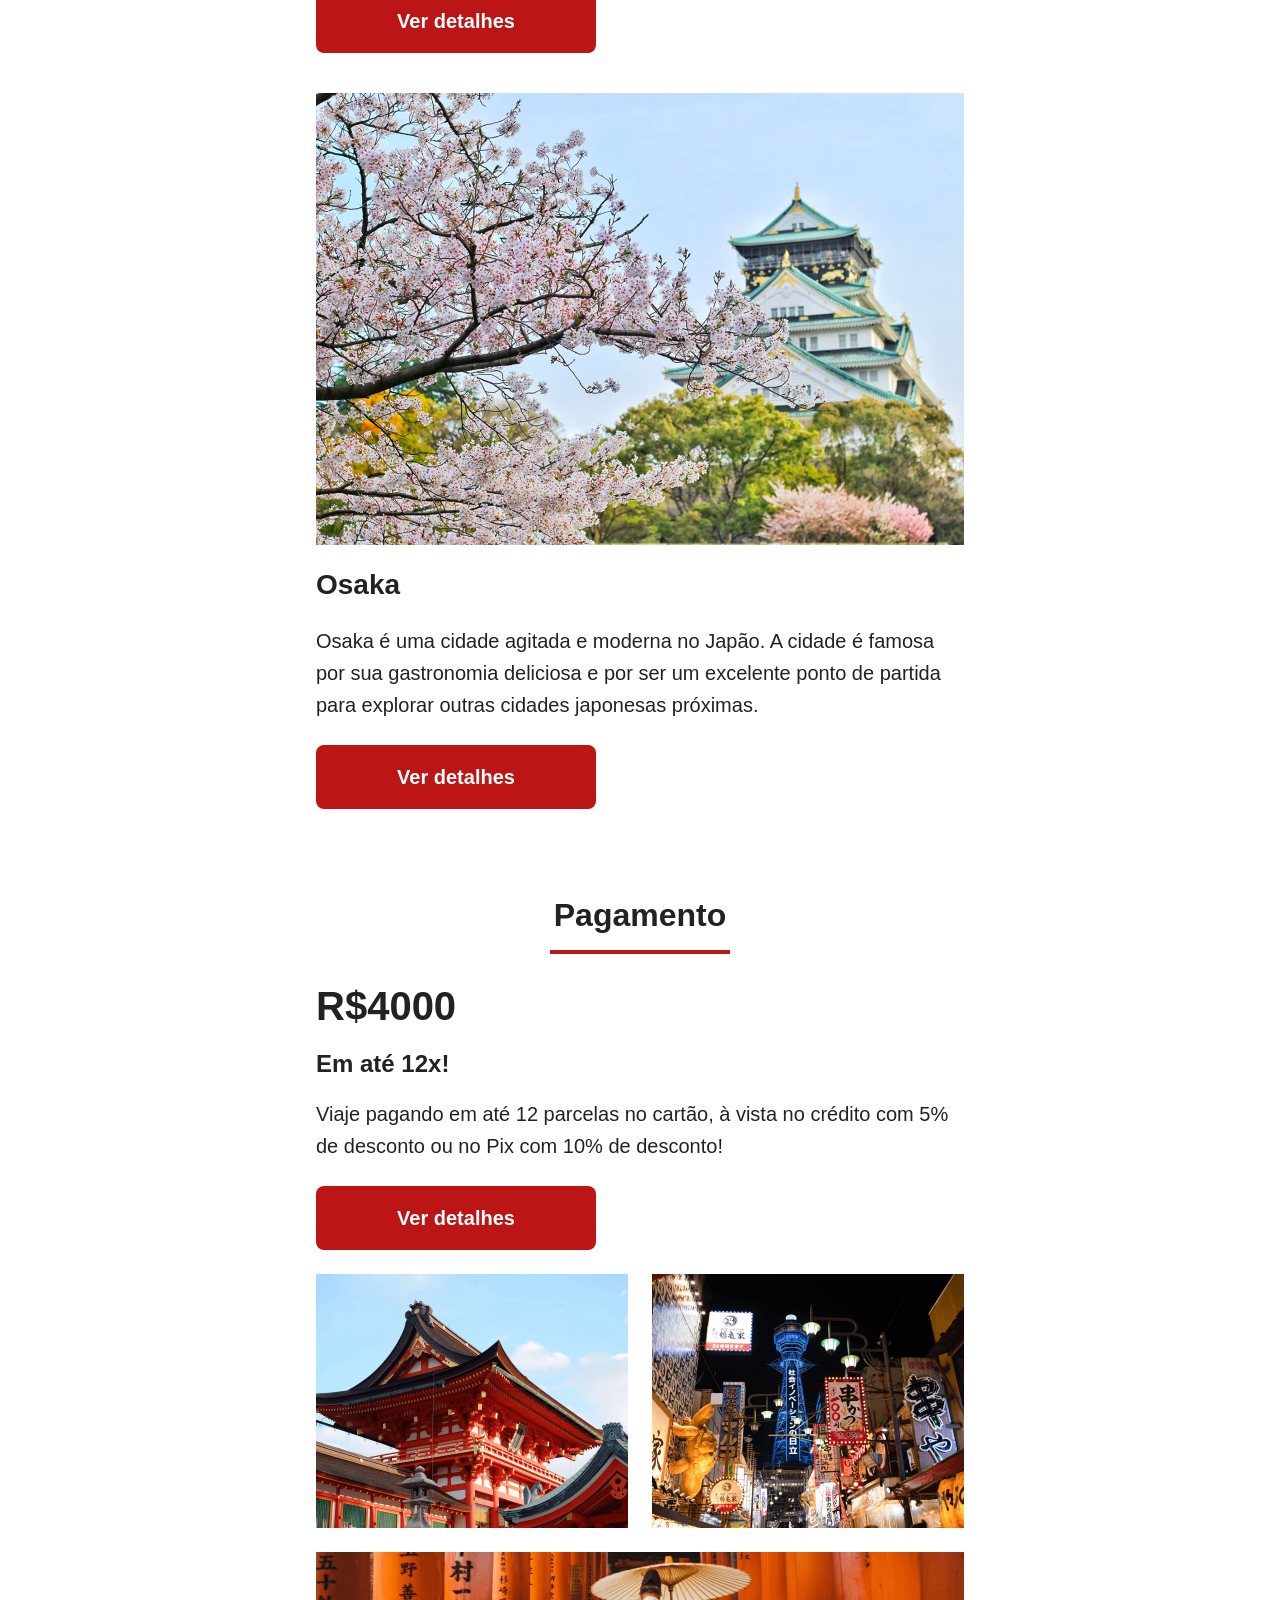
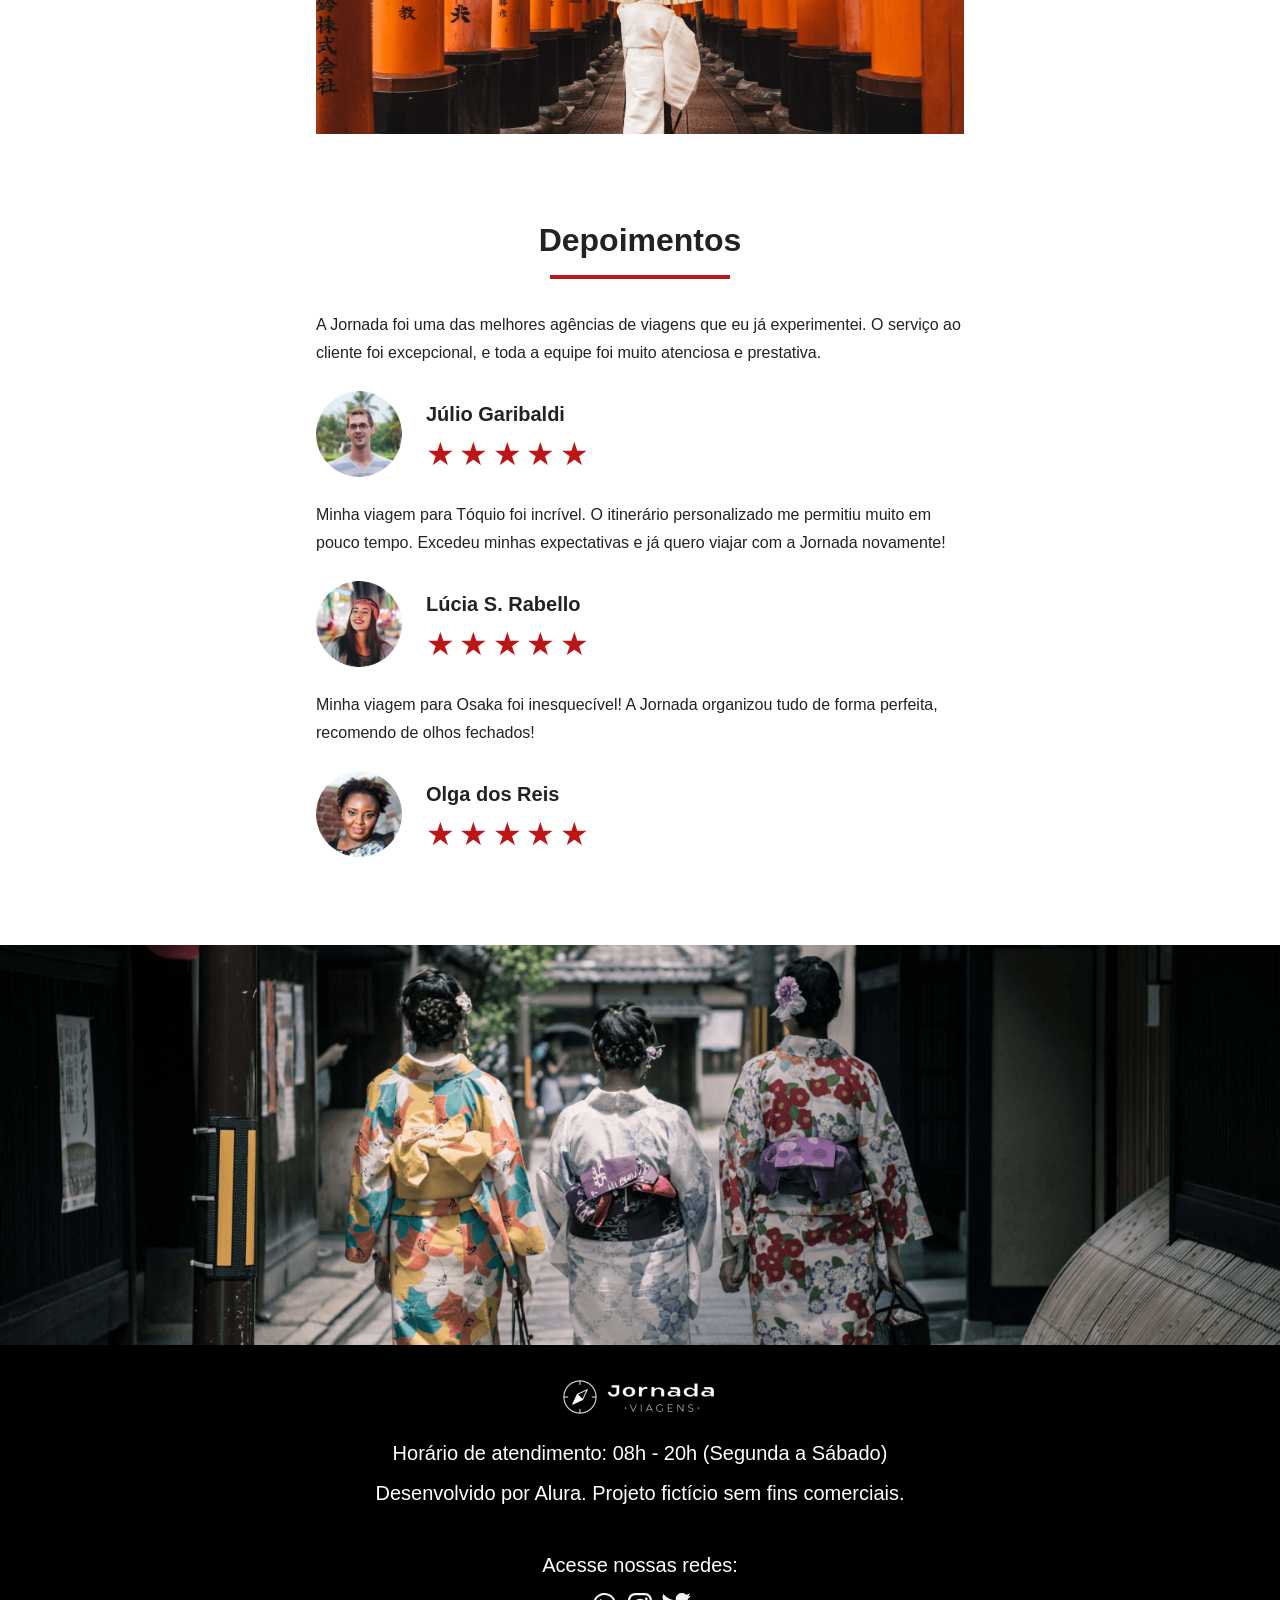
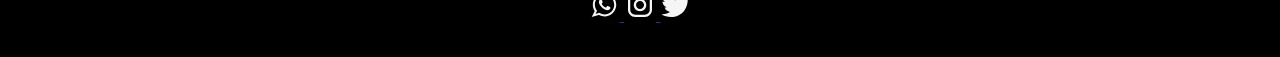
==== commit c40c8fec: "Corrige bugs e finaliza página de destinos" ====
--- a/destiny.html
+++ b/destiny.html
@@ -35,35 +35,32 @@
         <nav>
           <ul class="list-links">
             <li>
-              <a href="blog.html" targe="_blank" title="Acessar Blog">Blog</a>
+              <a href="blog.html" target="_blank" title="Acessar Blog">Blog</a>
             </li>
             <li>
-              <a
-                href="destiny.html"
-                targe="_blank"
-                title="Acessar pacote de viagem"
-                >Pacote de Viagem
+              <a class="current-page" href="destiny.html" target="_blank" title="Acessar pacote de viagem">
+                Pacote de Viagem
               </a>
             </li>
             <li>
-              <a href="contato.html" targe="_blank" title="Acessar contato"
-                >Contato</a
-              >
+              <a href="contato.html" target="_blank" title="Acessar contato">
+                Contato
+              </a>
             </li>
           </ul>
         </nav>
       </div>
     </header>
     <section class="destiny-hero">
-        <div class="hero-img">
+      <div class="hero-img">
         <div class="destiny-text-content">
-        <h1>Conheça o Japão!</h1>
-        <hr />
-        <h2>
-        A Jornada possui o pacote perfeito para seu estilo e orçamento! Conheça as belas paisagens e a  cultura milenar deste belo país!
-        </h2>
+          <h1>Conheça o Japão!</h1>
+          <hr />
+          <h2>
+            A Jornada possui o pacote perfeito para seu estilo e orçamento! Conheça as belas paisagens e a  cultura milenar deste belo país!
+          </h2>
         </div>
-        </div>
+      </div>
     </section>
     <section class="trip-destinations">
       <div class="section-title">
@@ -87,28 +84,28 @@
               class="button"
               target="_blank"
               title="Veja mais detalhes do destino Tokyo"
-              >Ver detalhes</a
             >
-          </footer>
-        </article>
-      </div>
-      <div class="trip-items">
+              Ver detalhes
+            </a>
+          </footer>
+        </article>
         <article class="item osaka">
           <header>
             <div class="img-item"></div>
             <h3 class="content-title">Osaka</h3>
           </header>
           <p class="content-text">
-            Osaka é uma cidade agitada e moderna no Japãos. A cidade é famosa por sua gastronomia deliciosa e por ser um excelente ponto de partida para explorar outras cidades japonesas próximas.
+            Osaka é uma cidade agitada e moderna no Japão. A cidade é famosa por sua gastronomia deliciosa e por ser um excelente ponto de partida para explorar outras cidades japonesas próximas.
           </p>
           <footer>
             <a
               href="#"
               class="button"
               target="_blank"
-              title="Veja mais detalhes do destino Tokyo"
-              >Ver detalhes</a
+              title="Veja mais detalhes do destino Osaka"
             >
+              Ver detalhes
+            </a>
           </footer>
         </article>
       </div>
@@ -130,9 +127,10 @@
               href="#"
               class="button"
               target="_blank"
-              title="Veja mais detalhes do destino Tokyo"
-              >Ver detalhes</a
+              title="Veja mais detalhes do pacote"
             >
+              Ver detalhes
+            </a>
           </footer>
         </div>
         <div class="image-destiny-gallery">
@@ -142,7 +140,7 @@
         </div>
       </div>
     </section>
-     <section class="destiny-testimonials">
+    <section class="destiny-testimonials">
       <div class="section-title">
         <h2>Depoimentos</h2>
         <hr />
@@ -153,9 +151,9 @@
             <p>A Jornada foi uma das melhores agências de viagens que eu já experimentei. O serviço ao cliente foi excepcional, e toda a equipe foi muito atenciosa e prestativa.</p>
           </header>
           <footer>
-            <img 
-            src="img/destiny-img/avatar-julio.png" 
-            alt="imagem de perfil da cliente Júlio Garibaldi" />
+            <img
+              src="img/destiny-img/avatar-julio.png"
+              alt="imagem de perfil da cliente Júlio Garibaldi" />
             <div class="profile-content">
               <h3>Júlio Garibaldi</h3>
               <div class="rating">
@@ -173,9 +171,9 @@
             <p>Minha viagem para Tóquio foi incrível. O itinerário personalizado me permitiu muito em pouco tempo. Excedeu minhas expectativas e já quero viajar com a Jornada novamente!</p>
           </header>
           <footer>
-            <img 
-            src="img/destiny-img/avatar-lucia.png" 
-            alt="imagem de perfil da cliente Lúcia S. Rabello" />
+            <img
+              src="img/destiny-img/avatar-lucia.png"
+              alt="imagem de perfil da cliente Lúcia S. Rabello" />
             <div class="profile-content">
               <h3>Lúcia S. Rabello</h3>
               <div class="rating">
@@ -185,6 +183,7 @@
                 <span class="star">★</span>
                 <span class="star">★</span>
               </div>
+            </div>
           </footer>
         </article>
         <article>
@@ -192,9 +191,9 @@
             <p>Minha viagem para Osaka foi inesquecível! A Jornada organizou tudo de forma perfeita, recomendo de olhos fechados!</p>
           </header>
           <footer>
-            <img 
-            src="img/destiny-img/avatar-olga.png" 
-            alt="imagem de perfil da cliente Olga dos Reis" />
+            <img
+              src="img/destiny-img/avatar-olga.png"
+              alt="imagem de perfil da cliente Olga dos Reis" />
             <div class="profile-content">
               <h3>Olga dos Reis</h3>
               <div class="rating">
@@ -204,6 +203,7 @@
                 <span class="star">★</span>
                 <span class="star">★</span>
               </div>
+            </div>
           </footer>
         </article>
       </div>
@@ -211,30 +211,30 @@
     <section class="bottom-destiny-hero">
       <div class="hero-img"></div>
     </section>
-     <footer class="main-footer">  
-    <div class="footer-content">
-          <img src="img/logo-jornada-viagens-branca.png" alt="Logo completo Jornada Viagens na cor branca" />
-          <p>Horário de atendimento: 08h - 20h (Segunda a Sábado)</p>
-          <p>Desenvolvido por Alura. Projeto fictício sem fins comerciais.</p>
-        </div>
-          <div class="footer-social">
-          <p>Acesse nossas redes:</p>
-            <a href="" target="_blank"  title="Acesse o whatsapp do Jornada Viagens">
-            <img 
-            src="img/whatsapp.svg" 
+    <footer class="main-footer">
+      <div class="footer-content">
+        <img src="img/logo-jornada-viagens-branca.png" alt="Logo completo Jornada Viagens na cor branca" />
+        <p>Horário de atendimento: 08h - 20h (Segunda a Sábado)</p>
+        <p>Desenvolvido por Alura. Projeto fictício sem fins comerciais.</p>
+      </div>
+      <div class="footer-social">
+        <p>Acesse nossas redes:</p>
+        <a href="" target="_blank" title="Acesse o whatsapp do Jornada Viagens">
+          <img
+            src="img/whatsapp.svg"
             alt="Icone do whatsapp na cor branca" />
-            </a>
-            <a href="" target="_blank" title="Acesse o instagram do Jornada Viagens">
-              <img
-            src="img/Instagram.svg" 
+        </a>
+        <a href="" target="_blank" title="Acesse o instagram do Jornada Viagens">
+          <img
+            src="img/Instagram.svg"
             alt="Icone do instagram na cor branca" />
-          </a>
-          <a href="" target="_blank" title="Acesse o twitter do Jornada Viagens">
-            <img 
-            src="img/Twiter.svg" 
-            alt="Icone do twiter na cor branca" />
-            </a>
-        </div>
+        </a>
+        <a href="" target="_blank" title="Acesse o twitter do Jornada Viagens">
+          <img
+            src="img/twitter.svg"
+            alt="Icone do Twitter na cor branca" />
+        </a>
+      </div>
     </footer>
 </body>
-</html>+</html>
--- a/css/style.css
+++ b/css/style.css
@@ -7,7 +7,7 @@
 @import url("payments.css");
 @import url("testimonials.css");
 @import url("footer.css");
-@import url(destiny-hero.css);
-@import url(destiny-trips.css);
-@import url(destiny-payments.css);
-@import url(destiny-testimonials.css);+@import url("destiny-hero.css");
+@import url("destiny-trips.css");
+@import url("destiny-payments.css");
+@import url("destiny-testimonials.css");
